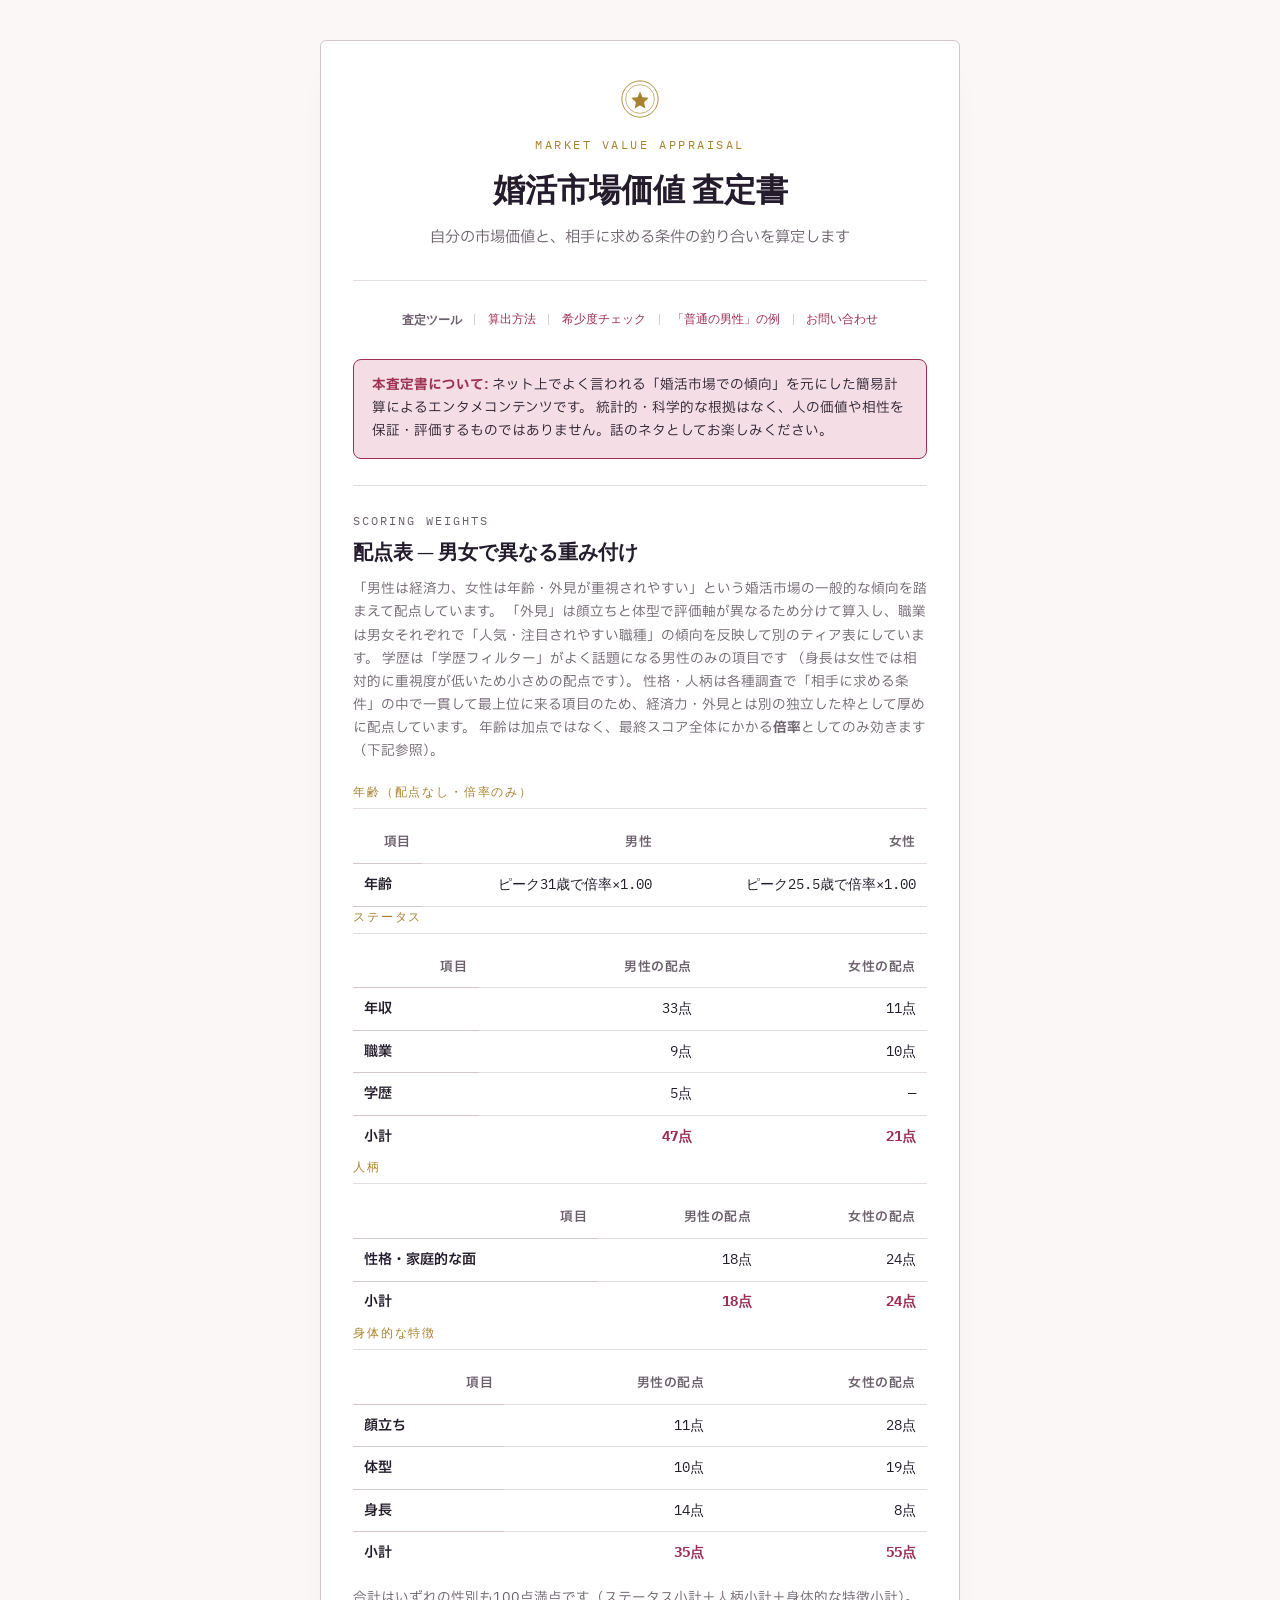
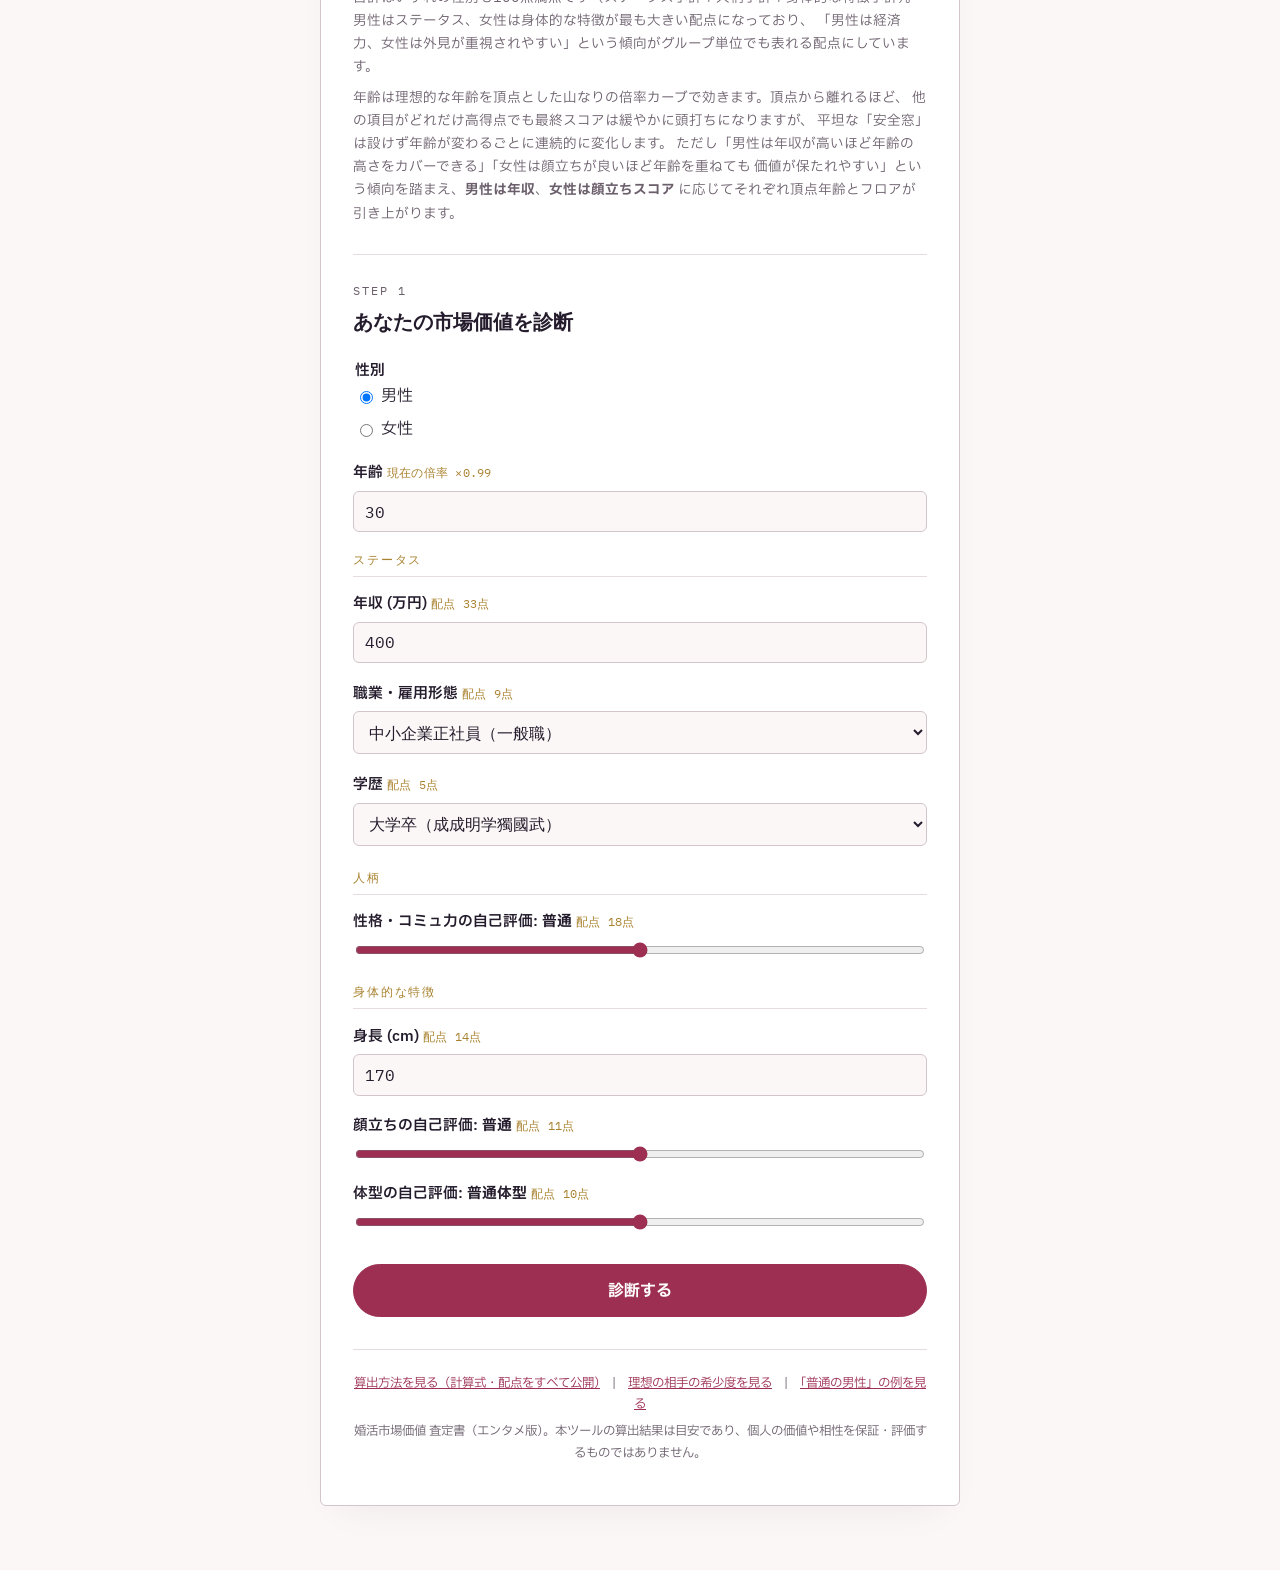
==== index.html @ 315ee6b6 "お問い合わせページを追加" ====
<!doctype html>
<html lang="ja">
<head>
<meta charset="utf-8">
<meta name="viewport" content="width=device-width, initial-scale=1">
<title>婚活市場価値 査定書</title>
<link rel="preconnect" href="https://fonts.googleapis.com">
<link rel="preconnect" href="https://fonts.gstatic.com" crossorigin>
<link href="https://fonts.googleapis.com/css2?family=Fraunces:ital,opsz,wght@0,9..144,400;0,9..144,600;0,9..144,700;1,9..144,500&family=IBM+Plex+Sans+JP:wght@400;500;700&family=IBM+Plex+Mono:wght@400;500&display=swap" rel="stylesheet">
<link rel="stylesheet" href="style.css">
</head>
<body>
<div class="sheet">

  <header class="masthead">
    <div class="seal-mark" aria-hidden="true">
      <svg viewBox="0 0 64 64" width="40" height="40">
        <circle cx="32" cy="32" r="29" fill="none" stroke="currentColor" stroke-width="1.4"/>
        <circle cx="32" cy="32" r="23" fill="none" stroke="currentColor" stroke-width="1"/>
        <path d="M32 20 L36 29 L46 30 L38.5 37 L40.5 47 L32 42 L23.5 47 L25.5 37 L18 30 L28 29 Z" fill="currentColor"/>
      </svg>
    </div>
    <p class="masthead-eyebrow">MARKET VALUE APPRAISAL</p>
    <h1>婚活市場価値 査定書</h1>
    <p class="subtitle">自分の市場価値と、相手に求める条件の釣り合いを算定します</p>
  </header>

  <nav class="site-nav">
    <span class="current">査定ツール</span>
    <span class="sep">|</span>
    <a href="method.html">算出方法</a>
    <span class="sep">|</span>
    <a href="rarity.html">希少度チェック</a>
    <span class="sep">|</span>
    <a href="example-normal-man.html">「普通の男性」の例</a>
    <span class="sep">|</span>
    <a href="contact.html">お問い合わせ</a>
  </nav>

  <section class="disclaimer">
    <strong>本査定書について:</strong>
    ネット上でよく言われる「婚活市場での傾向」を元にした簡易計算によるエンタメコンテンツです。
    統計的・科学的な根拠はなく、人の価値や相性を保証・評価するものではありません。話のネタとしてお楽しみください。
  </section>

  <!-- 配点表: 男女で異なる重み付け -->
  <section class="card">
    <p class="eyebrow">SCORING WEIGHTS</p>
    <h2>配点表 — 男女で異なる重み付け</h2>
    <p class="hint">
      「男性は経済力、女性は年齢・外見が重視されやすい」という婚活市場の一般的な傾向を踏まえて配点しています。
      「外見」は顔立ちと体型で評価軸が異なるため分けて算入し、職業は男女それぞれで「人気・注目されやすい職種」の傾向を反映して別のティア表にしています。
      学歴は「学歴フィルター」がよく話題になる男性のみの項目です
      （身長は女性では相対的に重視度が低いため小さめの配点です）。
      性格・人柄は各種調査で「相手に求める条件」の中で一貫して最上位に来る項目のため、経済力・外見とは別の独立した枠として厚めに配点しています。
      年齢は加点ではなく、最終スコア全体にかかる<strong>倍率</strong>としてのみ効きます（下記参照）。
    </p>
    <p class="field-group-label" style="margin-top:1.2rem;">年齢（配点なし・倍率のみ）</p>
    <div class="weight-table-wrap">
      <table class="weight-table">
        <thead>
          <tr>
            <th scope="col">項目</th>
            <th scope="col">男性</th>
            <th scope="col">女性</th>
          </tr>
        </thead>
        <tbody>
          <tr><th scope="row">年齢</th><td>ピーク31歳で倍率×1.00</td><td>ピーク25.5歳で倍率×1.00</td></tr>
        </tbody>
      </table>
    </div>

    <p class="field-group-label">ステータス</p>
    <div class="weight-table-wrap">
      <table class="weight-table">
        <thead>
          <tr>
            <th scope="col">項目</th>
            <th scope="col">男性の配点</th>
            <th scope="col">女性の配点</th>
          </tr>
        </thead>
        <tbody>
          <tr><th scope="row">年収</th><td>33点</td><td>11点</td></tr>
          <tr><th scope="row">職業</th><td>9点</td><td>10点</td></tr>
          <tr><th scope="row">学歴</th><td>5点</td><td>—</td></tr>
        </tbody>
        <tfoot>
          <tr><th scope="row">小計</th><td>47点</td><td>21点</td></tr>
        </tfoot>
      </table>
    </div>

    <p class="field-group-label">人柄</p>
    <div class="weight-table-wrap">
      <table class="weight-table">
        <thead>
          <tr>
            <th scope="col">項目</th>
            <th scope="col">男性の配点</th>
            <th scope="col">女性の配点</th>
          </tr>
        </thead>
        <tbody>
          <tr><th scope="row">性格・家庭的な面</th><td>18点</td><td>24点</td></tr>
        </tbody>
        <tfoot>
          <tr><th scope="row">小計</th><td>18点</td><td>24点</td></tr>
        </tfoot>
      </table>
    </div>

    <p class="field-group-label">身体的な特徴</p>
    <div class="weight-table-wrap">
      <table class="weight-table">
        <thead>
          <tr>
            <th scope="col">項目</th>
            <th scope="col">男性の配点</th>
            <th scope="col">女性の配点</th>
          </tr>
        </thead>
        <tbody>
          <tr><th scope="row">顔立ち</th><td>11点</td><td>28点</td></tr>
          <tr><th scope="row">体型</th><td>10点</td><td>19点</td></tr>
          <tr><th scope="row">身長</th><td>14点</td><td>8点</td></tr>
        </tbody>
        <tfoot>
          <tr><th scope="row">小計</th><td>35点</td><td>55点</td></tr>
        </tfoot>
      </table>
    </div>
    <p class="hint" style="margin-top:0.8rem;">
      合計はいずれの性別も100点満点です（ステータス小計＋人柄小計＋身体的な特徴小計）。
      男性はステータス、女性は身体的な特徴が最も大きい配点になっており、
      「男性は経済力、女性は外見が重視されやすい」という傾向がグループ単位でも表れる配点にしています。
    </p>
    <p class="hint">
      年齢は理想的な年齢を頂点とした山なりの倍率カーブで効きます。頂点から離れるほど、
      他の項目がどれだけ高得点でも最終スコアは緩やかに頭打ちになりますが、
      平坦な「安全窓」は設けず年齢が変わるごとに連続的に変化します。
      ただし「男性は年収が高いほど年齢の高さをカバーできる」「女性は顔立ちが良いほど年齢を重ねても
      価値が保たれやすい」という傾向を踏まえ、<strong>男性は年収</strong>、<strong>女性は顔立ちスコア</strong>
      に応じてそれぞれ頂点年齢とフロアが引き上がります。
    </p>
  </section>

  <!-- STEP 1: 自分の市場価値診断 -->
  <section class="card">
    <p class="eyebrow">STEP 1</p>
    <h2>あなたの市場価値を診断</h2>
    <form id="self-form">
      <fieldset class="field">
        <legend>性別</legend>
        <label><input type="radio" name="self-gender" value="male" checked> 男性</label>
        <label><input type="radio" name="self-gender" value="female"> 女性</label>
      </fieldset>

      <label class="field">
        <span>年齢 <span class="field-weight" id="self-age-weight"></span></span>
        <input type="number" id="self-age" min="18" max="90" value="30" required>
      </label>

      <div class="field-group">
        <p class="field-group-label">ステータス</p>

        <label class="field">
          <span>年収 (万円) <span class="field-weight" id="self-income-weight"></span></span>
          <input type="number" id="self-income" min="0" max="100000" step="10" value="400" required>
        </label>

        <label class="field" id="self-job-row">
          <span>職業・雇用形態 <span class="field-weight" id="self-job-weight"></span></span>
          <select id="self-job">
            <option value="student">学生・無職・その他</option>
            <option value="nonregular">契約・派遣・非正規</option>
            <option value="freelance">自営業・フリーランス</option>
            <option value="sme" selected>中小企業正社員（一般職）</option>
            <option value="corporate">大手・中堅企業（総合職）</option>
            <option value="public">公務員・教員</option>
            <option value="specialist">医師・士業（弁護士・会計士等）</option>
          </select>
        </label>

        <label class="field" id="self-education-row">
          <span>学歴 <span class="field-weight" id="self-education-weight"></span></span>
          <select id="self-education">
            <option value="middle">中卒・高校中退</option>
            <option value="highschool">高校卒</option>
            <option value="vocational">専門学校・短大卒</option>
            <option value="university_low">大学卒（日東駒専未満）</option>
            <option value="university_nittokomasen">大学卒（日東駒専）</option>
            <option value="university_seimarch" selected>大学卒（成成明学獨國武）</option>
            <option value="university_march">大学卒（MARCH・関関同立）</option>
            <option value="university_top">大学卒（早慶・旧帝大等の最難関）・大学院卒</option>
          </select>
        </label>
      </div>

      <div class="field-group">
        <p class="field-group-label">人柄</p>

        <label class="field">
          <span>性格・コミュ力の自己評価: <b id="self-personality-value"></b> <span class="field-weight" id="self-personality-weight"></span></span>
          <input type="range" id="self-personality" min="1" max="5" value="3">
        </label>
      </div>

      <div class="field-group">
        <p class="field-group-label">身体的な特徴</p>

        <label class="field">
          <span>身長 (cm) <span class="field-weight" id="self-height-weight"></span></span>
          <input type="number" id="self-height" min="130" max="220" value="170" required>
        </label>

        <label class="field">
          <span>顔立ちの自己評価: <b id="self-appearance-value"></b> <span class="field-weight" id="self-appearance-weight"></span></span>
          <input type="range" id="self-appearance" min="1" max="5" value="3">
        </label>

        <label class="field">
          <span>体型の自己評価: <b id="self-body-value"></b> <span class="field-weight" id="self-body-weight"></span></span>
          <input type="range" id="self-body" min="1" max="5" value="3">
        </label>
      </div>

      <button type="submit" class="btn-primary">診断する</button>
    </form>
  </section>

  <section class="card result-card" id="self-result" hidden>
    <p class="eyebrow">RESULT</p>
    <h2>あなたの市場価値スコア</h2>
    <div class="score-headline">
      <div class="score-figure">
        <span class="score-number" id="self-score-value">-</span>
        <span class="score-suffix">/ 100点</span>
      </div>
      <div class="rank-seal">
        <span class="rank-badge" id="self-rank-label">-</span>
        <span class="rank-seal-label">RANK</span>
      </div>
    </div>
    <p class="rank-desc" id="self-rank-desc"></p>
    <p class="hensachi-note" id="self-hensachi-note"></p>
    <div class="breakdown" id="self-breakdown"></div>
    <p class="multiplier-note" id="self-multiplier-note"></p>
  </section>

  <!-- 自分のスコアに見合う相手条件の目安 -->
  <section class="card result-card" id="suggestion-result" hidden>
    <p class="eyebrow">APPRAISED MATCH</p>
    <h2>スコア（<span id="suggestion-score">-</span>点）に見合う相手条件の目安</h2>
    <p class="hint">同じくらいの「市場価値の釣り合い」になりやすい、一般的な相手条件の目安です。</p>
    <div id="suggestion-list"></div>
  </section>

  <!-- STEP 2: 相手に求める条件 -->
  <section class="card" id="partner-section" hidden>
    <p class="eyebrow">STEP 2</p>
    <h2>相手に求める条件を入力</h2>
    <p class="hint">例えば「年収5000万円以上を希望」なら、年収欄に5000と入力してください。</p>
    <form id="partner-form">
      <fieldset class="field">
        <legend>相手の性別</legend>
        <label><input type="radio" name="partner-gender" value="male"> 男性</label>
        <label><input type="radio" name="partner-gender" value="female" checked> 女性</label>
      </fieldset>

      <label class="field">
        <span>希望する年齢 <span class="field-weight" id="partner-age-weight"></span></span>
        <input type="number" id="partner-age" min="18" max="90" value="30" required>
      </label>

      <div class="field-group">
        <p class="field-group-label">ステータス</p>

        <label class="field">
          <span>希望する年収 (万円・最低ライン) <span class="field-weight" id="partner-income-weight"></span></span>
          <input type="number" id="partner-income" min="0" max="100000" step="10" value="400" required>
        </label>

        <label class="field" id="partner-job-row">
          <span>希望する職業・雇用形態 <span class="field-weight" id="partner-job-weight"></span></span>
          <select id="partner-job">
            <option value="student">学生・無職・その他</option>
            <option value="nonregular">契約・派遣・非正規（事務・販売等）</option>
            <option value="sme" selected>中小企業正社員（一般事務等）</option>
            <option value="corporate">大手企業総合職・公務員・教員</option>
            <option value="specialist">看護師・薬剤師などの専門職</option>
            <option value="glamour">客室乗務員（CA）・アナウンサー・医師/士業</option>
          </select>
        </label>

        <label class="field" id="partner-education-row">
          <span>希望する学歴 <span class="field-weight" id="partner-education-weight"></span></span>
          <select id="partner-education">
            <option value="middle">中卒・高校中退</option>
            <option value="highschool">高校卒</option>
            <option value="vocational">専門学校・短大卒</option>
            <option value="university_low">大学卒（日東駒専未満）</option>
            <option value="university_nittokomasen">大学卒（日東駒専）</option>
            <option value="university_seimarch" selected>大学卒（成成明学獨國武）</option>
            <option value="university_march">大学卒（MARCH・関関同立）</option>
            <option value="university_top">大学卒（早慶・旧帝大等の最難関）・大学院卒</option>
          </select>
        </label>
      </div>

      <div class="field-group">
        <p class="field-group-label">人柄</p>

        <label class="field">
          <span>希望する性格レベル: <b id="partner-personality-value"></b> <span class="field-weight" id="partner-personality-weight"></span></span>
          <input type="range" id="partner-personality" min="1" max="5" value="3">
        </label>
      </div>

      <div class="field-group">
        <p class="field-group-label">身体的な特徴</p>

        <label class="field">
          <span>希望する身長 (cm) <span class="field-weight" id="partner-height-weight"></span></span>
          <input type="number" id="partner-height" min="130" max="220" value="170" required>
        </label>

        <label class="field">
          <span>希望する顔立ちレベル: <b id="partner-appearance-value"></b> <span class="field-weight" id="partner-appearance-weight"></span></span>
          <input type="range" id="partner-appearance" min="1" max="5" value="3">
        </label>

        <label class="field">
          <span>希望する体型レベル: <b id="partner-body-value"></b> <span class="field-weight" id="partner-body-weight"></span></span>
          <input type="range" id="partner-body" min="1" max="5" value="3">
        </label>
      </div>

      <button type="submit" class="btn-primary">釣り合いをチェック</button>
    </form>
  </section>

  <section class="card result-card" id="partner-result" hidden>
    <p class="eyebrow">RESULT</p>
    <h2>求める条件のスコア</h2>
    <div class="score-headline">
      <div class="score-figure">
        <span class="score-number" id="partner-score-value">-</span>
        <span class="score-suffix">/ 100点</span>
      </div>
      <div class="rank-seal">
        <span class="rank-badge" id="partner-rank-label">-</span>
        <span class="rank-seal-label">RANK</span>
      </div>
    </div>
    <p class="rank-desc" id="partner-rank-desc"></p>
    <p class="hensachi-note" id="partner-hensachi-note"></p>
    <div class="breakdown" id="partner-breakdown"></div>
    <p class="multiplier-note" id="partner-multiplier-note"></p>

    <div class="verdict" id="verdict-box"></div>
  </section>

  <footer class="page-footer">
    <p><a href="method.html">算出方法を見る（計算式・配点をすべて公開）</a>　|　<a href="rarity.html">理想の相手の希少度を見る</a>　|　<a href="example-normal-man.html">「普通の男性」の例を見る</a></p>
    <p>婚活市場価値 査定書（エンタメ版）。本ツールの算出結果は目安であり、個人の価値や相性を保証・評価するものではありません。</p>
  </footer>

</div>
<script src="app.js"></script>
</body>
</html>
---- style.css ----
:root {
  --paper: #fbf7f6;
  --surface: #ffffff;
  --ink: #241c2c;
  --ink-muted: #6b5f6c;
  --rule: #e4dce1;
  --rule-strong: #d3c5cc;
  --accent: #9c2f52;
  --accent-soft: #f4dde4;
  --gold: #a9822f;
  --gold-soft: #f1e6cc;
  --good: #2e7d4f;
  --good-bg: #e5f2e9;
  --warn: #b8791f;
  --warn-bg: #f8ecd8;
  --bad: #b23a3a;
  --bad-bg: #f8e3e1;
  --shadow: rgba(36, 28, 44, 0.07);
}

@media (prefers-color-scheme: dark) {
  :root:not([data-theme="light"]) {
    --paper: #17121a;
    --surface: #211a24;
    --ink: #f1e7ec;
    --ink-muted: #b6a6b4;
    --rule: #3a2e39;
    --rule-strong: #4a3c48;
    --accent: #e58fb0;
    --accent-soft: #3a2430;
    --gold: #d9b66b;
    --gold-soft: #362c1f;
    --good: #6bc78f;
    --good-bg: #1c2f22;
    --warn: #dcb15c;
    --warn-bg: #332a17;
    --bad: #e08080;
    --bad-bg: #362021;
    --shadow: rgba(0, 0, 0, 0.35);
  }
}

:root[data-theme="dark"] {
  --paper: #17121a;
  --surface: #211a24;
  --ink: #f1e7ec;
  --ink-muted: #b6a6b4;
  --rule: #3a2e39;
  --rule-strong: #4a3c48;
  --accent: #e58fb0;
  --accent-soft: #3a2430;
  --gold: #d9b66b;
  --gold-soft: #362c1f;
  --good: #6bc78f;
  --good-bg: #1c2f22;
  --warn: #dcb15c;
  --warn-bg: #332a17;
  --bad: #e08080;
  --bad-bg: #362021;
  --shadow: rgba(0, 0, 0, 0.35);
}

* {
  box-sizing: border-box;
}

body {
  margin: 0;
  padding: 2.5rem 1rem 4rem;
  background: var(--paper);
  color: var(--ink);
  font-family: "IBM Plex Sans JP", "Hiragino Sans", "Yu Gothic", system-ui, sans-serif;
  line-height: 1.7;
}

.sheet {
  max-width: 640px;
  margin: 0 auto;
  border: 1px solid var(--rule-strong);
  border-radius: 6px;
  padding: 2.4rem 2rem 2.6rem;
  background: var(--surface);
  box-shadow: 0 18px 40px -20px var(--shadow);
}

@media (max-width: 560px) {
  .sheet {
    padding: 1.8rem 1.1rem 2rem;
  }
}

/* ---------------------------- Masthead ---------------------------- */

.masthead {
  text-align: center;
  padding-bottom: 1.8rem;
  margin-bottom: 1.8rem;
  border-bottom: 1px solid var(--rule);
}

.seal-mark {
  color: var(--gold);
  margin-bottom: 0.4rem;
}

.masthead-eyebrow {
  margin: 0 0 0.5rem;
  font-family: "IBM Plex Mono", monospace;
  font-size: 0.72rem;
  letter-spacing: 0.22em;
  color: var(--gold);
  text-transform: uppercase;
}

.masthead h1 {
  margin: 0 0 0.5rem;
  font-family: "Fraunces", Georgia, serif;
  font-weight: 600;
  font-size: 2rem;
  text-wrap: balance;
  color: var(--ink);
}

.subtitle {
  margin: 0;
  color: var(--ink-muted);
  font-size: 0.95rem;
}

.site-nav {
  display: flex;
  justify-content: center;
  align-items: center;
  gap: 0.6rem;
  flex-wrap: wrap;
  margin: 0 0 1.8rem;
  font-family: "IBM Plex Mono", monospace;
  font-size: 0.76rem;
}

.site-nav a {
  color: var(--accent);
  text-decoration: none;
}

.site-nav a:hover {
  text-decoration: underline;
}

.site-nav .current {
  color: var(--ink-muted);
  font-weight: 600;
}

.site-nav .sep {
  color: var(--rule-strong);
}

/* --------------------------- Disclaimer ---------------------------- */

.disclaimer {
  background: var(--accent-soft);
  border: 1px solid var(--accent);
  border-radius: 8px;
  padding: 0.9rem 1.1rem;
  font-size: 0.85rem;
  color: var(--ink);
  margin-bottom: 1.6rem;
}

.disclaimer strong {
  color: var(--accent);
}

/* ------------------------------ Cards ------------------------------ */

.card {
  border-top: 1px solid var(--rule);
  padding-top: 1.6rem;
  margin-bottom: 1.8rem;
}

.eyebrow {
  margin: 0 0 0.3rem;
  font-family: "IBM Plex Mono", monospace;
  font-size: 0.72rem;
  letter-spacing: 0.18em;
  color: var(--ink-muted);
  text-transform: uppercase;
}

.card h2 {
  margin: 0 0 1.1rem;
  font-family: "Fraunces", Georgia, serif;
  font-weight: 600;
  font-size: 1.28rem;
  color: var(--ink);
  text-wrap: balance;
}

.hint {
  font-size: 0.85rem;
  color: var(--ink-muted);
  margin-top: -0.6rem;
  margin-bottom: 1.1rem;
}

.field-weight {
  font-family: "IBM Plex Mono", monospace;
  font-weight: 400;
  font-size: 0.72rem;
  letter-spacing: 0.02em;
  color: var(--gold);
}

.formula-box {
  background: var(--paper);
  border: 1px solid var(--rule-strong);
  border-radius: 8px;
  padding: 0.85rem 1rem;
  font-family: "IBM Plex Mono", monospace;
  font-size: 0.82rem;
  line-height: 1.65;
  white-space: pre-wrap;
  overflow-x: auto;
  color: var(--ink);
  margin: 0.8rem 0;
}

.weight-table-wrap {
  overflow-x: auto;
}

.weight-table {
  width: 100%;
  border-collapse: collapse;
  font-size: 0.88rem;
}

.weight-table th,
.weight-table td {
  padding: 0.55rem 0.7rem;
  border-bottom: 1px solid var(--rule);
  text-align: right;
  font-variant-numeric: tabular-nums;
  font-family: "IBM Plex Mono", monospace;
}

.weight-table thead th {
  color: var(--ink-muted);
  font-family: "IBM Plex Sans JP", sans-serif;
  font-weight: 600;
  font-size: 0.8rem;
  text-transform: uppercase;
  letter-spacing: 0.04em;
}

.weight-table th[scope="row"] {
  text-align: left;
  font-family: "IBM Plex Sans JP", sans-serif;
  font-weight: 600;
  color: var(--ink);
}

.weight-table thead th:first-child,
.weight-table tbody th,
.weight-table tfoot th {
  border-bottom-color: var(--rule-strong);
}

.weight-table tfoot th,
.weight-table tfoot td {
  border-bottom: none;
  border-top: 1px solid var(--rule-strong);
  color: var(--accent);
  font-weight: 700;
}

/* --------------------------- Field groups ---------------------------- */

.field-group {
  margin-bottom: 1.4rem;
}

.field-group-label {
  margin: 0 0 0.9rem;
  font-family: "IBM Plex Mono", monospace;
  font-size: 0.72rem;
  letter-spacing: 0.16em;
  color: var(--gold);
  text-transform: uppercase;
  padding-bottom: 0.4rem;
  border-bottom: 1px solid var(--rule);
}

/* ------------------------------ Fields ------------------------------ */

.field {
  display: flex;
  flex-direction: column;
  gap: 0.35rem;
  margin-bottom: 1.1rem;
  border: none;
  padding: 0;
}

.field[hidden] {
  display: none;
}

.checkbox-field {
  flex-direction: row;
  align-items: center;
  margin-bottom: 0.5rem;
}

.checkbox-field span {
  display: inline-flex;
  align-items: center;
  gap: 0.5rem;
  font-weight: 600;
  font-size: 0.92rem;
}

.checkbox-field input[type="checkbox"] {
  width: 1.1rem;
  height: 1.1rem;
  accent-color: var(--accent);
}

.range-row {
  flex-direction: row;
  gap: 1rem;
  margin-top: -0.4rem;
}

.range-row label {
  flex: 1;
  display: flex;
  flex-direction: column;
  gap: 0.3rem;
  font-weight: 600;
  font-size: 0.85rem;
  color: var(--ink-muted);
}

.field legend {
  padding: 0;
  font-weight: 600;
  font-size: 0.92rem;
}

.field label {
  display: inline-flex;
  align-items: center;
  gap: 0.3rem;
  margin-right: 1.2rem;
  font-weight: normal;
}

.field > span {
  font-weight: 600;
  font-size: 0.92rem;
}

input[type="number"],
select {
  padding: 0.6rem 0.7rem;
  border: 1px solid var(--rule-strong);
  border-radius: 6px;
  font-size: 1rem;
  background: var(--paper);
  color: var(--ink);
  font-family: "IBM Plex Mono", monospace;
}

input[type="text"],
input[type="email"],
textarea {
  width: 100%;
  padding: 0.6rem 0.7rem;
  border: 1px solid var(--rule-strong);
  border-radius: 6px;
  font-size: 1rem;
  background: var(--paper);
  color: var(--ink);
  font-family: "IBM Plex Sans JP", sans-serif;
}

textarea {
  resize: vertical;
  line-height: 1.6;
}

.field-required {
  margin-left: 0.4rem;
  color: var(--accent);
  font-size: 0.78rem;
  font-weight: 600;
}

.contact-sent {
  background: var(--good-bg);
  color: var(--good);
  border: 1px solid var(--good);
  border-radius: 8px;
  padding: 0.9rem 1.1rem;
  font-size: 0.9rem;
  font-weight: 600;
  margin-bottom: 1.2rem;
}

input[type="number"]:focus,
input[type="text"]:focus,
input[type="email"]:focus,
textarea:focus,
select:focus,
input[type="range"]:focus-visible,
button:focus-visible {
  outline: 2px solid var(--accent);
  outline-offset: 2px;
}

input[type="range"] {
  accent-color: var(--accent);
}

.btn-primary {
  width: 100%;
  padding: 0.85rem;
  border: 1px solid var(--accent);
  border-radius: 999px;
  background: var(--accent);
  color: var(--surface);
  font-family: "IBM Plex Sans JP", sans-serif;
  font-size: 1rem;
  font-weight: 700;
  cursor: pointer;
  margin-top: 0.6rem;
  transition: filter 0.15s ease;
}

.btn-primary:hover {
  filter: brightness(1.08);
}

@media (prefers-reduced-motion: reduce) {
  .btn-primary {
    transition: none;
  }
}

/* ----------------------------- Results ------------------------------ */

.result-card {
  background: linear-gradient(180deg, var(--gold-soft), transparent 40%);
  border-top-color: var(--gold);
  border-radius: 8px;
  padding: 1.6rem 1.4rem 1.4rem;
  margin-left: -0.2rem;
  margin-right: -0.2rem;
}

.score-headline {
  display: flex;
  align-items: center;
  justify-content: space-between;
  gap: 1rem;
  flex-wrap: wrap;
}

.score-figure {
  display: flex;
  align-items: baseline;
  gap: 0.4rem;
}

.score-number {
  font-family: "Fraunces", Georgia, serif;
  font-size: 3rem;
  font-weight: 700;
  color: var(--accent);
  line-height: 1;
}

.score-suffix {
  color: var(--ink-muted);
  font-size: 1rem;
  font-family: "IBM Plex Mono", monospace;
}

.rank-seal {
  display: flex;
  flex-direction: column;
  align-items: center;
  gap: 0.15rem;
}

.rank-badge {
  display: grid;
  place-items: center;
  width: 3.4rem;
  height: 3.4rem;
  border-radius: 50%;
  border: 2px solid var(--gold);
  box-shadow: inset 0 0 0 3px var(--paper), inset 0 0 0 4px var(--gold);
  color: var(--gold);
  font-family: "Fraunces", Georgia, serif;
  font-weight: 700;
  font-size: 1.15rem;
}

.rank-seal-label {
  font-family: "IBM Plex Mono", monospace;
  font-size: 0.62rem;
  letter-spacing: 0.2em;
  color: var(--ink-muted);
}

.rank-desc {
  color: var(--ink-muted);
  margin-top: 0.5rem;
  margin-bottom: 0;
}

.hensachi-note {
  margin-top: 0.3rem;
  margin-bottom: 0;
  color: var(--gold);
  font-family: "IBM Plex Mono", monospace;
  font-size: 0.8rem;
}

.breakdown {
  margin-top: 1.3rem;
  display: flex;
  flex-direction: column;
  gap: 1.1rem;
}

.breakdown-group {
  display: flex;
  flex-direction: column;
  gap: 0.75rem;
}

.breakdown-group-label {
  margin: 0;
  font-family: "IBM Plex Mono", monospace;
  font-size: 0.68rem;
  letter-spacing: 0.16em;
  color: var(--ink-muted);
  text-transform: uppercase;
}

.rarity-headline {
  display: flex;
  flex-direction: column;
  gap: 0.2rem;
}

.rarity-count {
  font-family: "Fraunces", Georgia, serif;
  font-size: 2.6rem;
  font-weight: 700;
  color: var(--accent);
  line-height: 1.1;
}

.rarity-sub {
  color: var(--ink-muted);
  font-size: 0.92rem;
}

.rarity-odds {
  margin: 0.5rem 0 0;
  font-family: "IBM Plex Mono", monospace;
  font-size: 0.85rem;
  color: var(--gold);
}

.multiplier-note {
  margin-top: 1rem;
  margin-bottom: 0;
  padding: 0.6rem 0.8rem;
  border-radius: 6px;
  background: var(--gold-soft);
  color: var(--ink);
  font-family: "IBM Plex Mono", monospace;
  font-size: 0.8rem;
  font-variant-numeric: tabular-nums;
}

.bar-row {
  display: flex;
  flex-direction: column;
  gap: 0.28rem;
}

.bar-label {
  display: flex;
  justify-content: space-between;
  font-size: 0.85rem;
  color: var(--ink-muted);
}

.bar-points {
  font-family: "IBM Plex Mono", monospace;
  font-variant-numeric: tabular-nums;
}

.bar-track {
  height: 7px;
  border-radius: 999px;
  background: var(--rule);
  overflow: hidden;
}

.bar-fill {
  height: 100%;
  background: var(--accent);
  border-radius: 999px;
}

/* --------------------------- Suggestions ----------------------------- */

.suggestion-list {
  list-style: none;
  margin: 0 0 0.9rem;
  padding: 0;
  display: flex;
  flex-direction: column;
  gap: 0.5rem;
}

.suggestion-list:last-child {
  margin-bottom: 0;
}

.suggestion-list li {
  display: flex;
  justify-content: space-between;
  align-items: baseline;
  gap: 1rem;
  padding: 0.65rem 0.85rem;
  background: var(--surface);
  border: 1px solid var(--rule);
  border-radius: 6px;
  font-size: 0.92rem;
}

.suggestion-label {
  color: var(--ink-muted);
  font-weight: 600;
}

.suggestion-value {
  font-family: "IBM Plex Mono", monospace;
  font-weight: 500;
  color: var(--accent);
  text-align: right;
}

/* ----------------------------- Verdict ------------------------------- */

.verdict {
  margin-top: 1.4rem;
  padding: 1rem 1.1rem;
  border-radius: 8px;
  font-size: 0.95rem;
}

.verdict-good {
  background: var(--good-bg);
  color: var(--good);
}

.verdict-warn {
  background: var(--warn-bg);
  color: var(--warn);
}

.verdict-bad {
  background: var(--bad-bg);
  color: var(--bad);
}

.verdict-diff {
  font-family: "IBM Plex Mono", monospace;
  font-weight: 700;
  margin-bottom: 0.35rem;
  font-variant-numeric: tabular-nums;
}

/* ------------------------------ Footer -------------------------------- */

.page-footer {
  text-align: center;
  color: var(--ink-muted);
  font-size: 0.78rem;
  margin-top: 2rem;
  padding-top: 1.4rem;
  border-top: 1px solid var(--rule);
}

.page-footer p {
  margin: 0;
}

.page-footer p + p {
  margin-top: 0.4rem;
}

a {
  color: var(--accent);
}
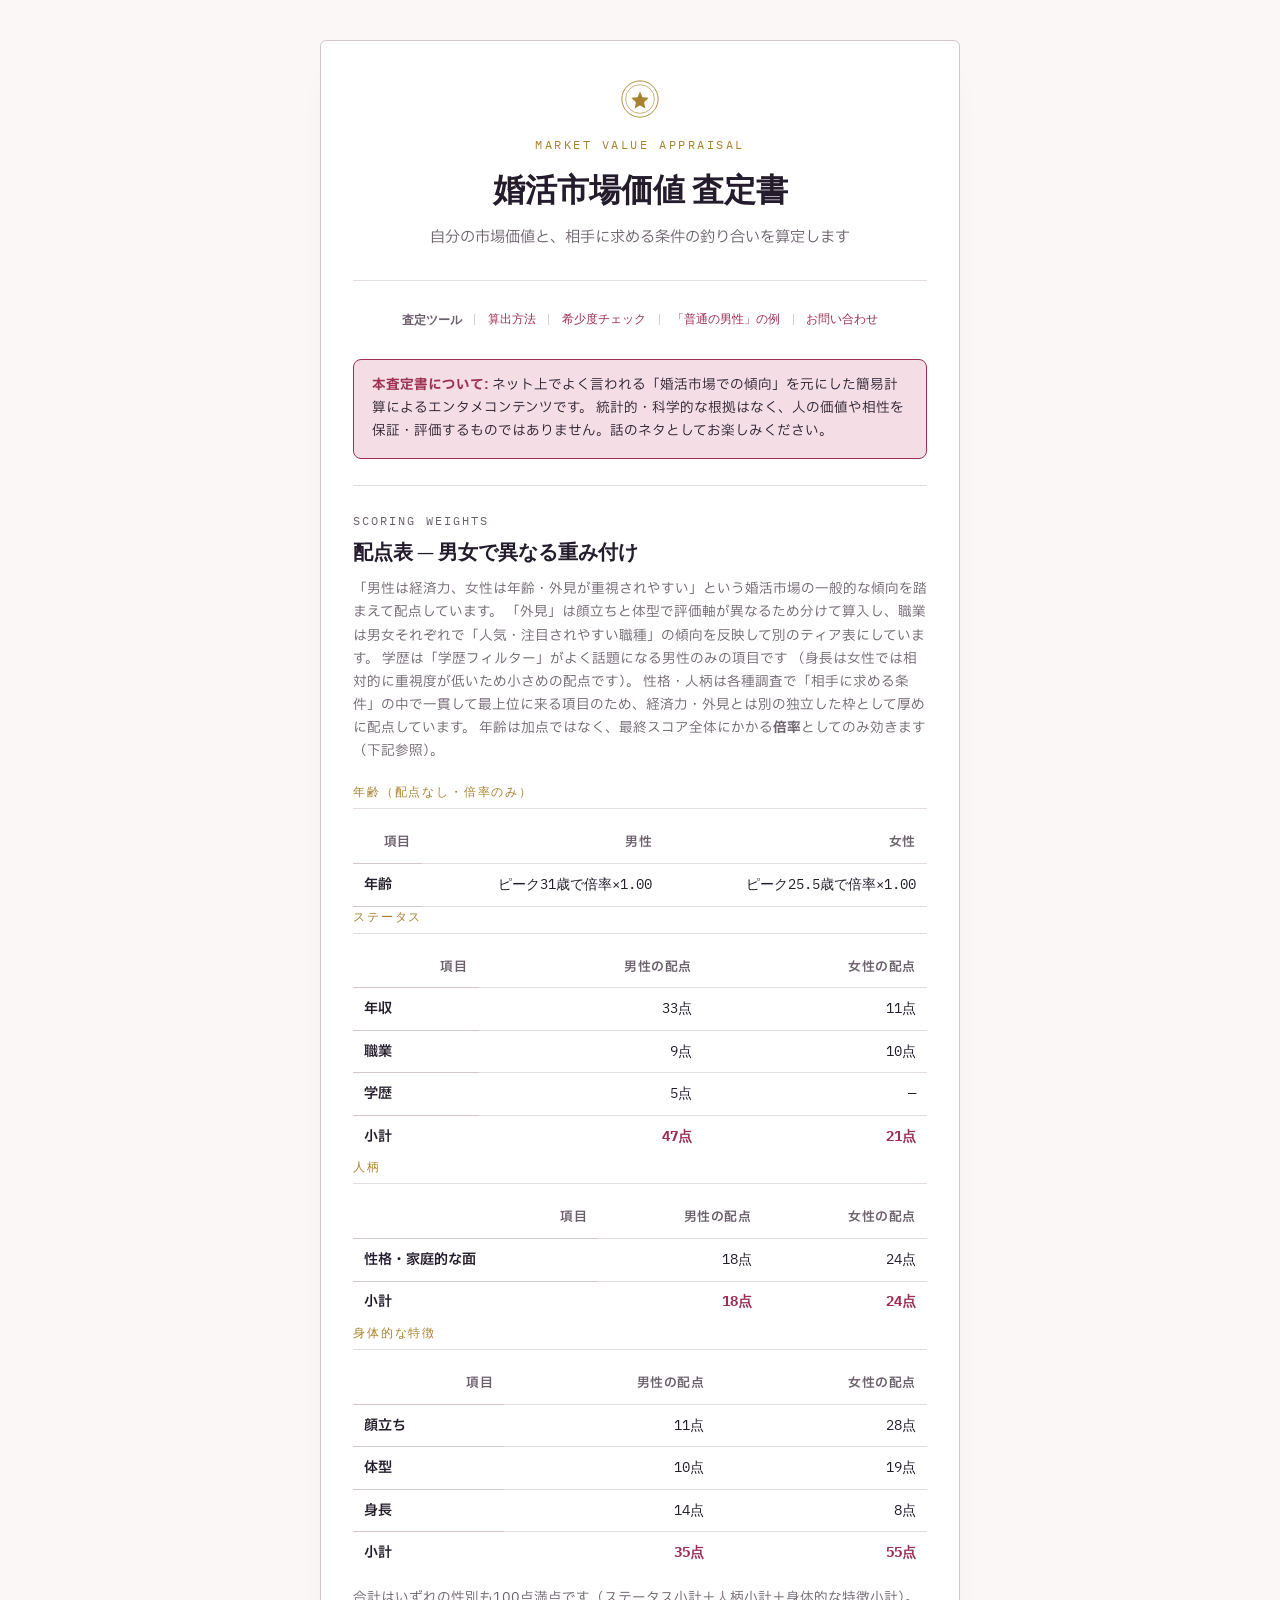
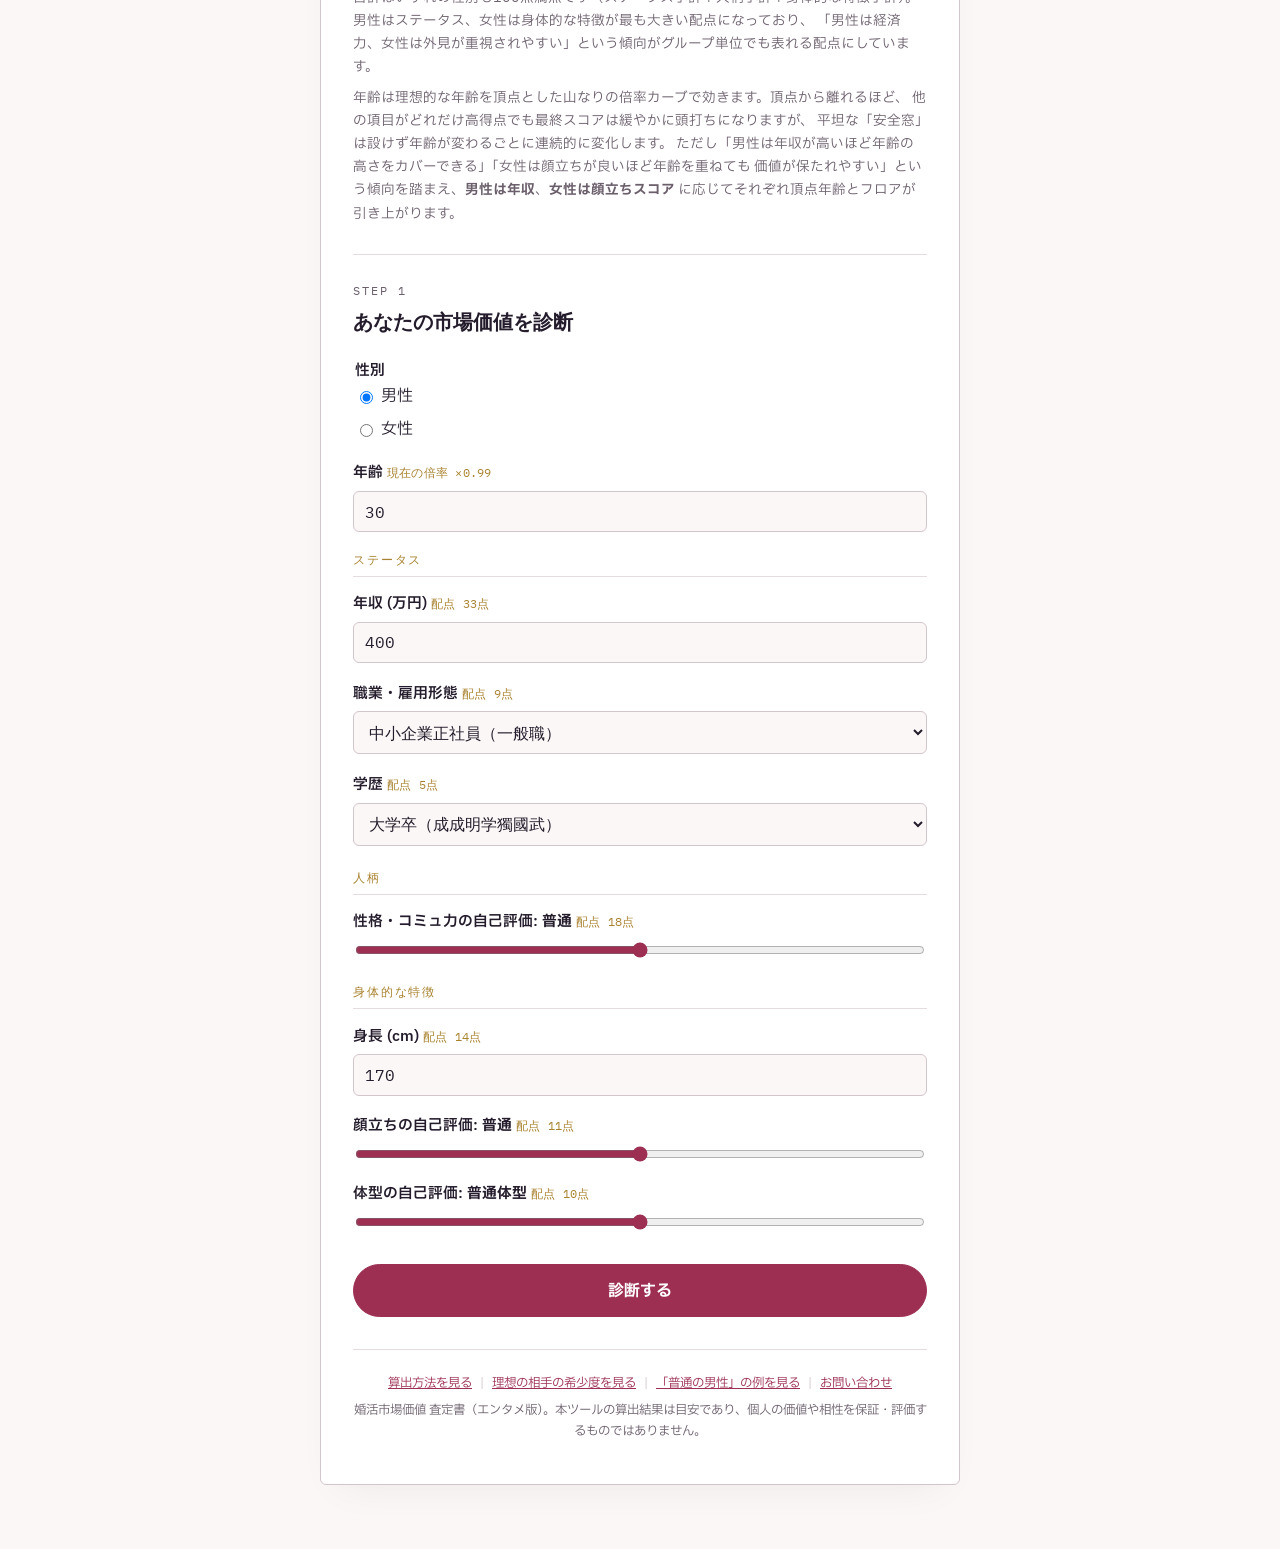
==== commit c50400ba: "フッターのリンクをナビと同じflexレイアウトに統一し、全ページ相互リンクを整理" ====
--- a/index.html
+++ b/index.html
@@ -363,7 +363,15 @@
   </section>
 
   <footer class="page-footer">
-    <p><a href="method.html">算出方法を見る（計算式・配点をすべて公開）</a>　|　<a href="rarity.html">理想の相手の希少度を見る</a>　|　<a href="example-normal-man.html">「普通の男性」の例を見る</a></p>
+    <p class="footer-links">
+      <a href="method.html">算出方法を見る</a>
+      <span class="sep">|</span>
+      <a href="rarity.html">理想の相手の希少度を見る</a>
+      <span class="sep">|</span>
+      <a href="example-normal-man.html">「普通の男性」の例を見る</a>
+      <span class="sep">|</span>
+      <a href="contact.html">お問い合わせ</a>
+    </p>
     <p>婚活市場価値 査定書（エンタメ版）。本ツールの算出結果は目安であり、個人の価値や相性を保証・評価するものではありません。</p>
   </footer>
 
--- a/style.css
+++ b/style.css
@@ -711,6 +711,18 @@
   margin-top: 0.4rem;
 }
 
+.footer-links {
+  display: flex;
+  justify-content: center;
+  align-items: center;
+  gap: 0.5rem;
+  flex-wrap: wrap;
+}
+
+.footer-links .sep {
+  color: var(--rule-strong);
+}
+
 a {
   color: var(--accent);
 }
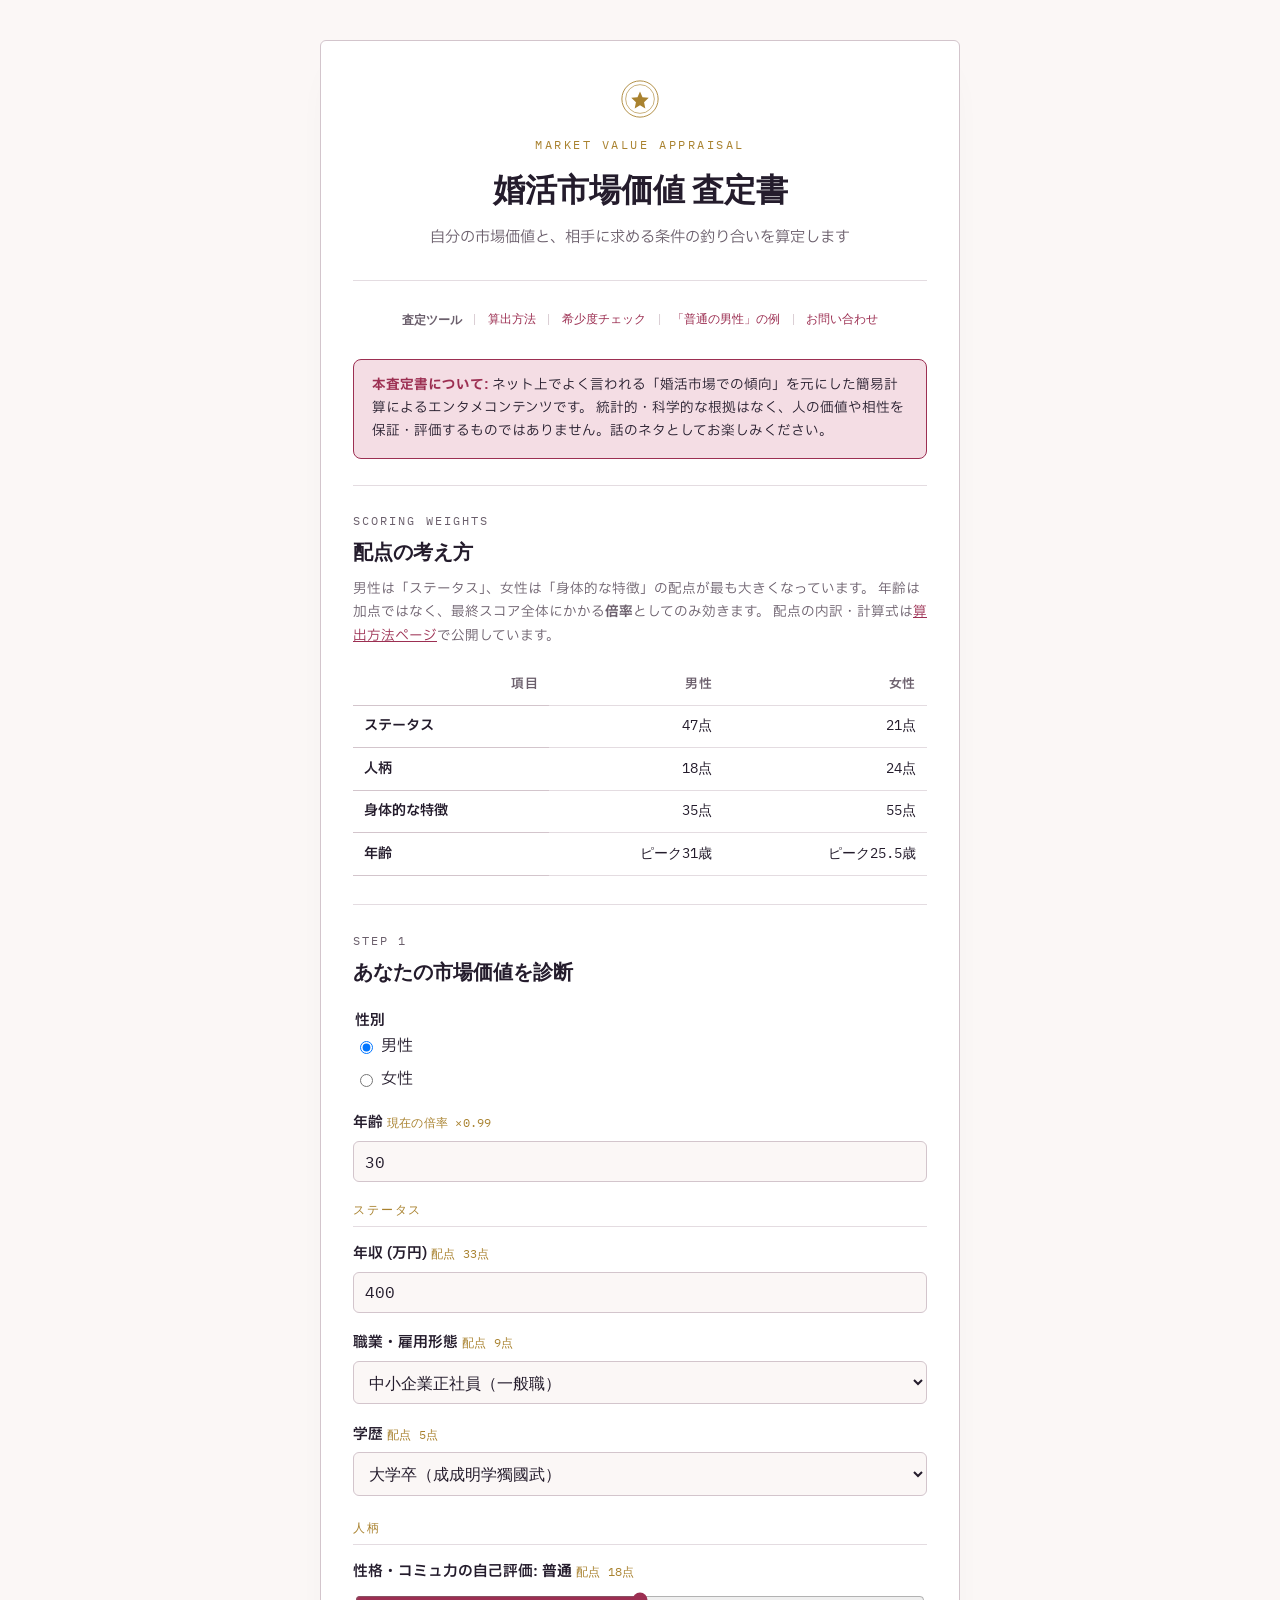
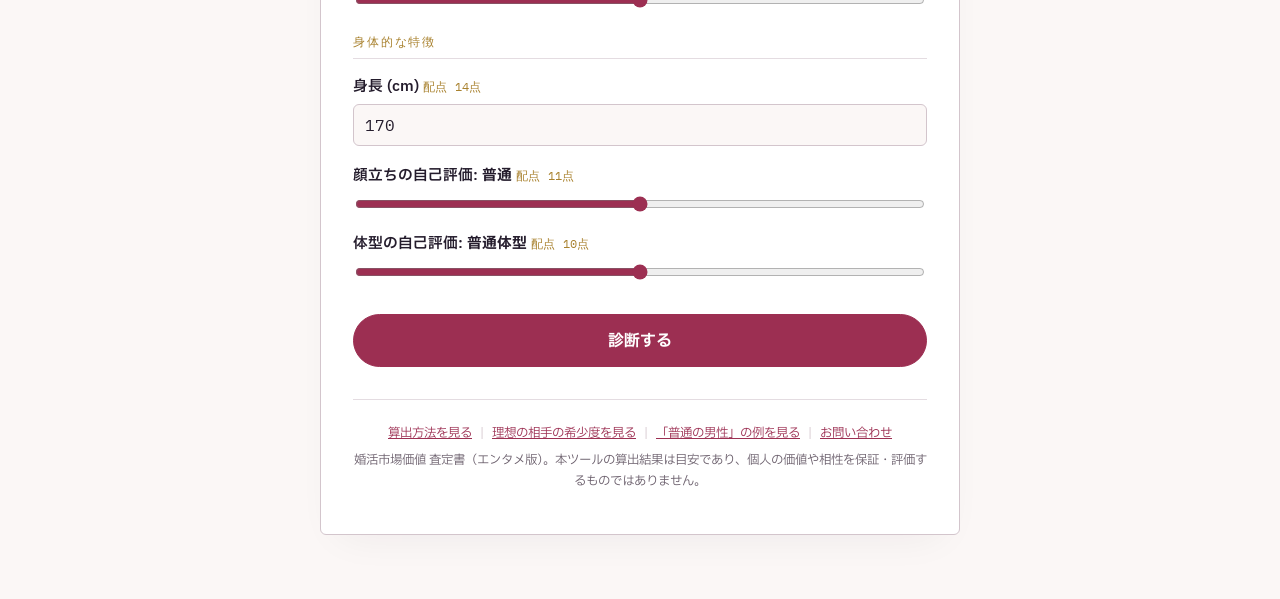
==== commit 538f0f85: "トップページの配点表をコンパクト化し、詳細説明は算出方法ページへ集約" ====
--- a/index.html
+++ b/index.html
@@ -43,19 +43,15 @@
     統計的・科学的な根拠はなく、人の価値や相性を保証・評価するものではありません。話のネタとしてお楽しみください。
   </section>
 
-  <!-- 配点表: 男女で異なる重み付け -->
+  <!-- 配点表: 男女で異なる重み付け（概要のみ。詳細は算出方法ページへ） -->
   <section class="card">
     <p class="eyebrow">SCORING WEIGHTS</p>
-    <h2>配点表 — 男女で異なる重み付け</h2>
+    <h2>配点の考え方</h2>
     <p class="hint">
-      「男性は経済力、女性は年齢・外見が重視されやすい」という婚活市場の一般的な傾向を踏まえて配点しています。
-      「外見」は顔立ちと体型で評価軸が異なるため分けて算入し、職業は男女それぞれで「人気・注目されやすい職種」の傾向を反映して別のティア表にしています。
-      学歴は「学歴フィルター」がよく話題になる男性のみの項目です
-      （身長は女性では相対的に重視度が低いため小さめの配点です）。
-      性格・人柄は各種調査で「相手に求める条件」の中で一貫して最上位に来る項目のため、経済力・外見とは別の独立した枠として厚めに配点しています。
-      年齢は加点ではなく、最終スコア全体にかかる<strong>倍率</strong>としてのみ効きます（下記参照）。
+      男性は「ステータス」、女性は「身体的な特徴」の配点が最も大きくなっています。
+      年齢は加点ではなく、最終スコア全体にかかる<strong>倍率</strong>としてのみ効きます。
+      配点の内訳・計算式は<a href="method.html">算出方法ページ</a>で公開しています。
     </p>
-    <p class="field-group-label" style="margin-top:1.2rem;">年齢（配点なし・倍率のみ）</p>
     <div class="weight-table-wrap">
       <table class="weight-table">
         <thead>
@@ -66,84 +62,13 @@
           </tr>
         </thead>
         <tbody>
-          <tr><th scope="row">年齢</th><td>ピーク31歳で倍率×1.00</td><td>ピーク25.5歳で倍率×1.00</td></tr>
+          <tr><th scope="row">ステータス</th><td>47点</td><td>21点</td></tr>
+          <tr><th scope="row">人柄</th><td>18点</td><td>24点</td></tr>
+          <tr><th scope="row">身体的な特徴</th><td>35点</td><td>55点</td></tr>
+          <tr><th scope="row">年齢</th><td>ピーク31歳</td><td>ピーク25.5歳</td></tr>
         </tbody>
       </table>
     </div>
-
-    <p class="field-group-label">ステータス</p>
-    <div class="weight-table-wrap">
-      <table class="weight-table">
-        <thead>
-          <tr>
-            <th scope="col">項目</th>
-            <th scope="col">男性の配点</th>
-            <th scope="col">女性の配点</th>
-          </tr>
-        </thead>
-        <tbody>
-          <tr><th scope="row">年収</th><td>33点</td><td>11点</td></tr>
-          <tr><th scope="row">職業</th><td>9点</td><td>10点</td></tr>
-          <tr><th scope="row">学歴</th><td>5点</td><td>—</td></tr>
-        </tbody>
-        <tfoot>
-          <tr><th scope="row">小計</th><td>47点</td><td>21点</td></tr>
-        </tfoot>
-      </table>
-    </div>
-
-    <p class="field-group-label">人柄</p>
-    <div class="weight-table-wrap">
-      <table class="weight-table">
-        <thead>
-          <tr>
-            <th scope="col">項目</th>
-            <th scope="col">男性の配点</th>
-            <th scope="col">女性の配点</th>
-          </tr>
-        </thead>
-        <tbody>
-          <tr><th scope="row">性格・家庭的な面</th><td>18点</td><td>24点</td></tr>
-        </tbody>
-        <tfoot>
-          <tr><th scope="row">小計</th><td>18点</td><td>24点</td></tr>
-        </tfoot>
-      </table>
-    </div>
-
-    <p class="field-group-label">身体的な特徴</p>
-    <div class="weight-table-wrap">
-      <table class="weight-table">
-        <thead>
-          <tr>
-            <th scope="col">項目</th>
-            <th scope="col">男性の配点</th>
-            <th scope="col">女性の配点</th>
-          </tr>
-        </thead>
-        <tbody>
-          <tr><th scope="row">顔立ち</th><td>11点</td><td>28点</td></tr>
-          <tr><th scope="row">体型</th><td>10点</td><td>19点</td></tr>
-          <tr><th scope="row">身長</th><td>14点</td><td>8点</td></tr>
-        </tbody>
-        <tfoot>
-          <tr><th scope="row">小計</th><td>35点</td><td>55点</td></tr>
-        </tfoot>
-      </table>
-    </div>
-    <p class="hint" style="margin-top:0.8rem;">
-      合計はいずれの性別も100点満点です（ステータス小計＋人柄小計＋身体的な特徴小計）。
-      男性はステータス、女性は身体的な特徴が最も大きい配点になっており、
-      「男性は経済力、女性は外見が重視されやすい」という傾向がグループ単位でも表れる配点にしています。
-    </p>
-    <p class="hint">
-      年齢は理想的な年齢を頂点とした山なりの倍率カーブで効きます。頂点から離れるほど、
-      他の項目がどれだけ高得点でも最終スコアは緩やかに頭打ちになりますが、
-      平坦な「安全窓」は設けず年齢が変わるごとに連続的に変化します。
-      ただし「男性は年収が高いほど年齢の高さをカバーできる」「女性は顔立ちが良いほど年齢を重ねても
-      価値が保たれやすい」という傾向を踏まえ、<strong>男性は年収</strong>、<strong>女性は顔立ちスコア</strong>
-      に応じてそれぞれ頂点年齢とフロアが引き上がります。
-    </p>
   </section>
 
   <!-- STEP 1: 自分の市場価値診断 -->
--- a/style.css
+++ b/style.css
@@ -260,6 +260,7 @@
   font-family: "IBM Plex Sans JP", sans-serif;
   font-weight: 600;
   color: var(--ink);
+  white-space: nowrap;
 }
 
 .weight-table thead th:first-child,
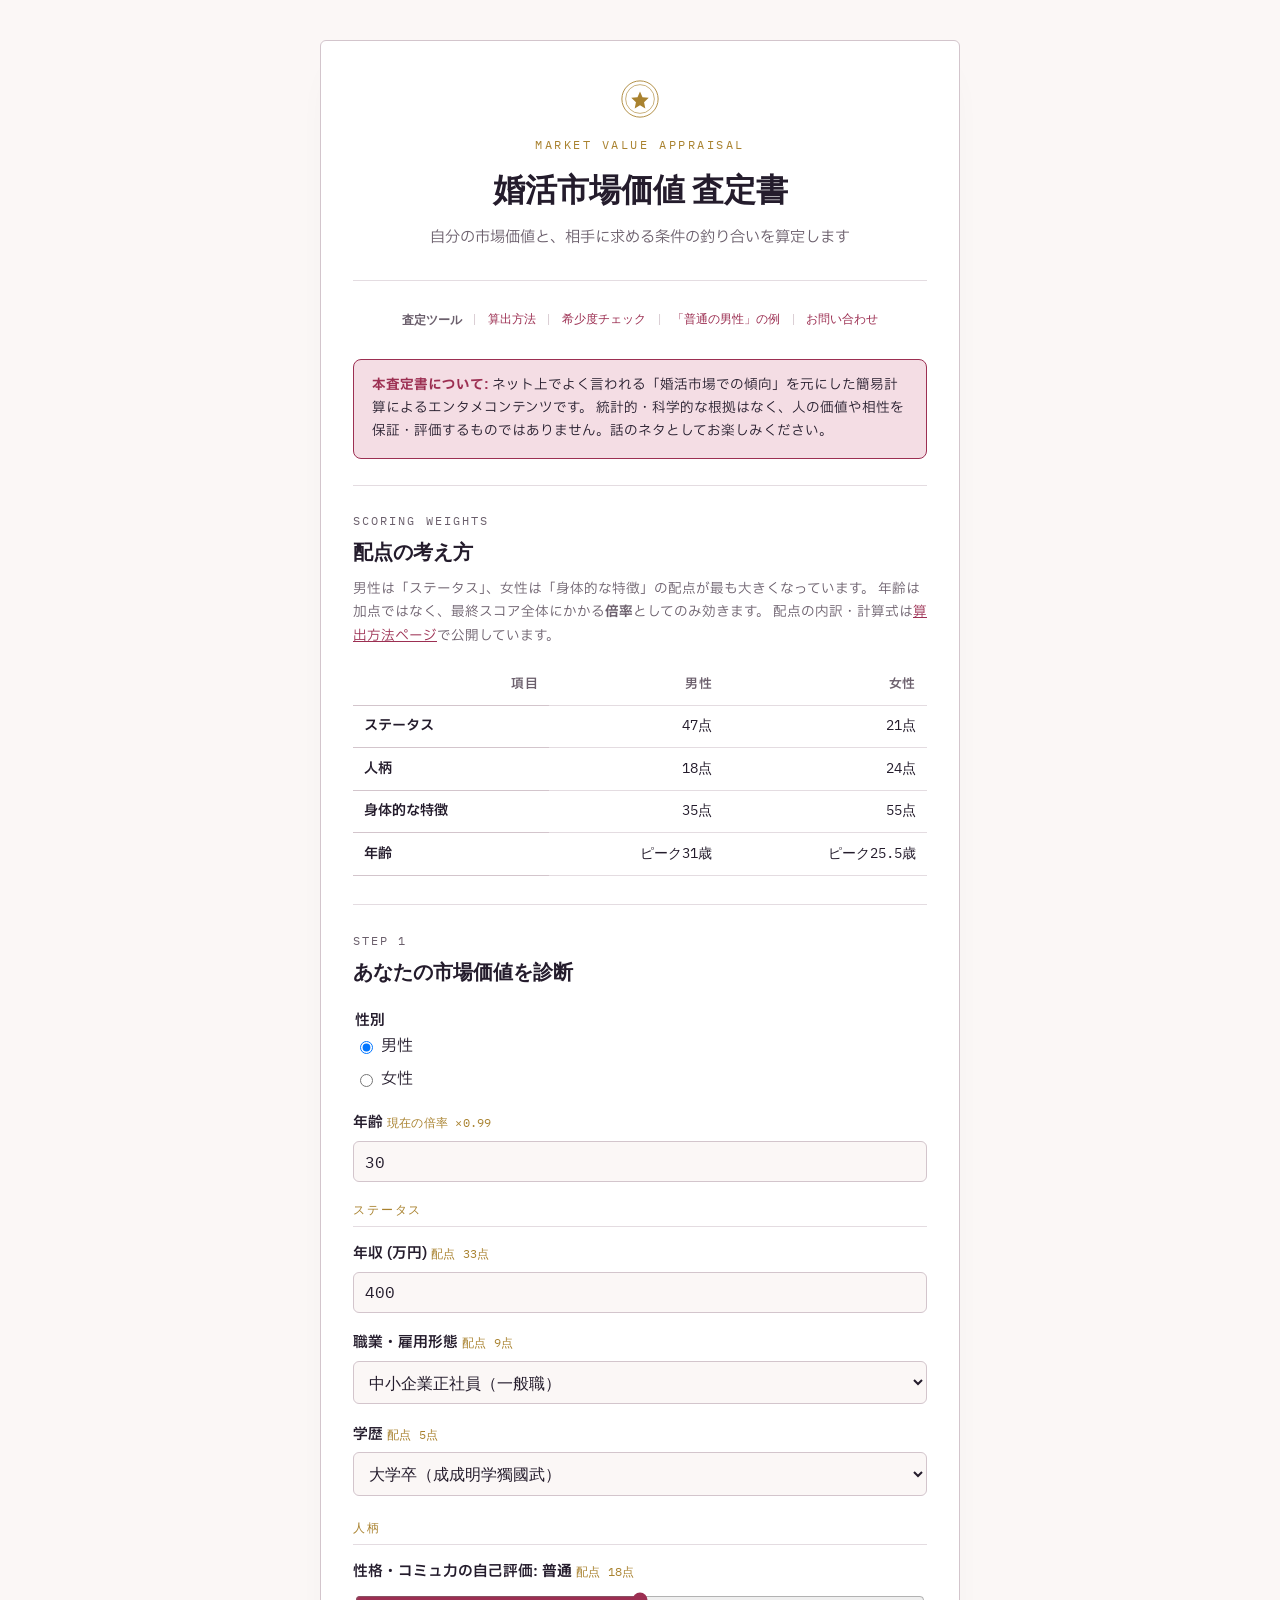
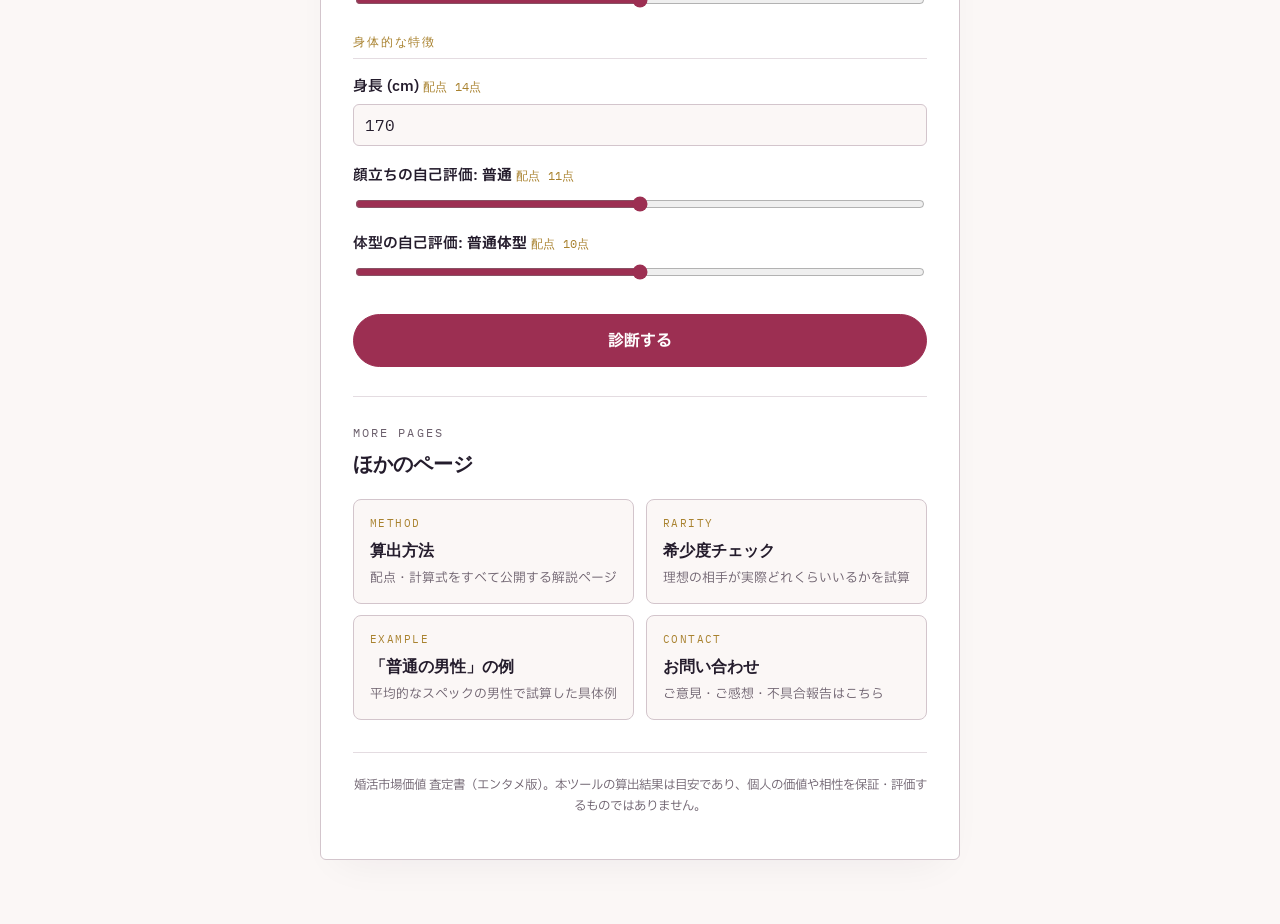
==== commit 9d8d3e93: "ページ末尾のテキストリンクをカード型のリンク一覧に変更" ====
--- a/index.html
+++ b/index.html
@@ -287,16 +287,34 @@
     <div class="verdict" id="verdict-box"></div>
   </section>
 
+  <section class="card">
+    <p class="eyebrow">MORE PAGES</p>
+    <h2>ほかのページ</h2>
+    <div class="link-cards">
+      <a class="link-card" href="method.html">
+        <span class="link-card-eyebrow">METHOD</span>
+        <span class="link-card-title">算出方法</span>
+        <span class="link-card-desc">配点・計算式をすべて公開する解説ページ</span>
+      </a>
+      <a class="link-card" href="rarity.html">
+        <span class="link-card-eyebrow">RARITY</span>
+        <span class="link-card-title">希少度チェック</span>
+        <span class="link-card-desc">理想の相手が実際どれくらいいるかを試算</span>
+      </a>
+      <a class="link-card" href="example-normal-man.html">
+        <span class="link-card-eyebrow">EXAMPLE</span>
+        <span class="link-card-title">「普通の男性」の例</span>
+        <span class="link-card-desc">平均的なスペックの男性で試算した具体例</span>
+      </a>
+      <a class="link-card" href="contact.html">
+        <span class="link-card-eyebrow">CONTACT</span>
+        <span class="link-card-title">お問い合わせ</span>
+        <span class="link-card-desc">ご意見・ご感想・不具合報告はこちら</span>
+      </a>
+    </div>
+  </section>
+
   <footer class="page-footer">
-    <p class="footer-links">
-      <a href="method.html">算出方法を見る</a>
-      <span class="sep">|</span>
-      <a href="rarity.html">理想の相手の希少度を見る</a>
-      <span class="sep">|</span>
-      <a href="example-normal-man.html">「普通の男性」の例を見る</a>
-      <span class="sep">|</span>
-      <a href="contact.html">お問い合わせ</a>
-    </p>
     <p>婚活市場価値 査定書（エンタメ版）。本ツールの算出結果は目安であり、個人の価値や相性を保証・評価するものではありません。</p>
   </footer>
 
--- a/style.css
+++ b/style.css
@@ -708,20 +708,63 @@
   margin: 0;
 }
 
-.page-footer p + p {
-  margin-top: 0.4rem;
-}
-
-.footer-links {
-  display: flex;
-  justify-content: center;
-  align-items: center;
-  gap: 0.5rem;
-  flex-wrap: wrap;
-}
-
-.footer-links .sep {
-  color: var(--rule-strong);
+/* --------------------------- Link cards -------------------------------- */
+
+.link-cards {
+  display: grid;
+  grid-template-columns: repeat(2, 1fr);
+  gap: 0.7rem;
+  margin: 0;
+}
+
+@media (max-width: 480px) {
+  .link-cards {
+    grid-template-columns: 1fr;
+  }
+}
+
+.link-card {
+  display: flex;
+  flex-direction: column;
+  gap: 0.3rem;
+  padding: 0.9rem 1rem;
+  border: 1px solid var(--rule-strong);
+  border-radius: 8px;
+  background: var(--paper);
+  text-decoration: none;
+  transition: border-color 0.15s ease, background 0.15s ease;
+}
+
+.link-card:hover {
+  border-color: var(--accent);
+  background: var(--surface);
+}
+
+@media (prefers-reduced-motion: reduce) {
+  .link-card {
+    transition: none;
+  }
+}
+
+.link-card-eyebrow {
+  font-family: "IBM Plex Mono", monospace;
+  font-size: 0.66rem;
+  letter-spacing: 0.14em;
+  color: var(--gold);
+  text-transform: uppercase;
+}
+
+.link-card-title {
+  font-family: "Fraunces", Georgia, serif;
+  font-weight: 600;
+  font-size: 1rem;
+  color: var(--ink);
+}
+
+.link-card-desc {
+  font-size: 0.8rem;
+  color: var(--ink-muted);
+  line-height: 1.5;
 }
 
 a {
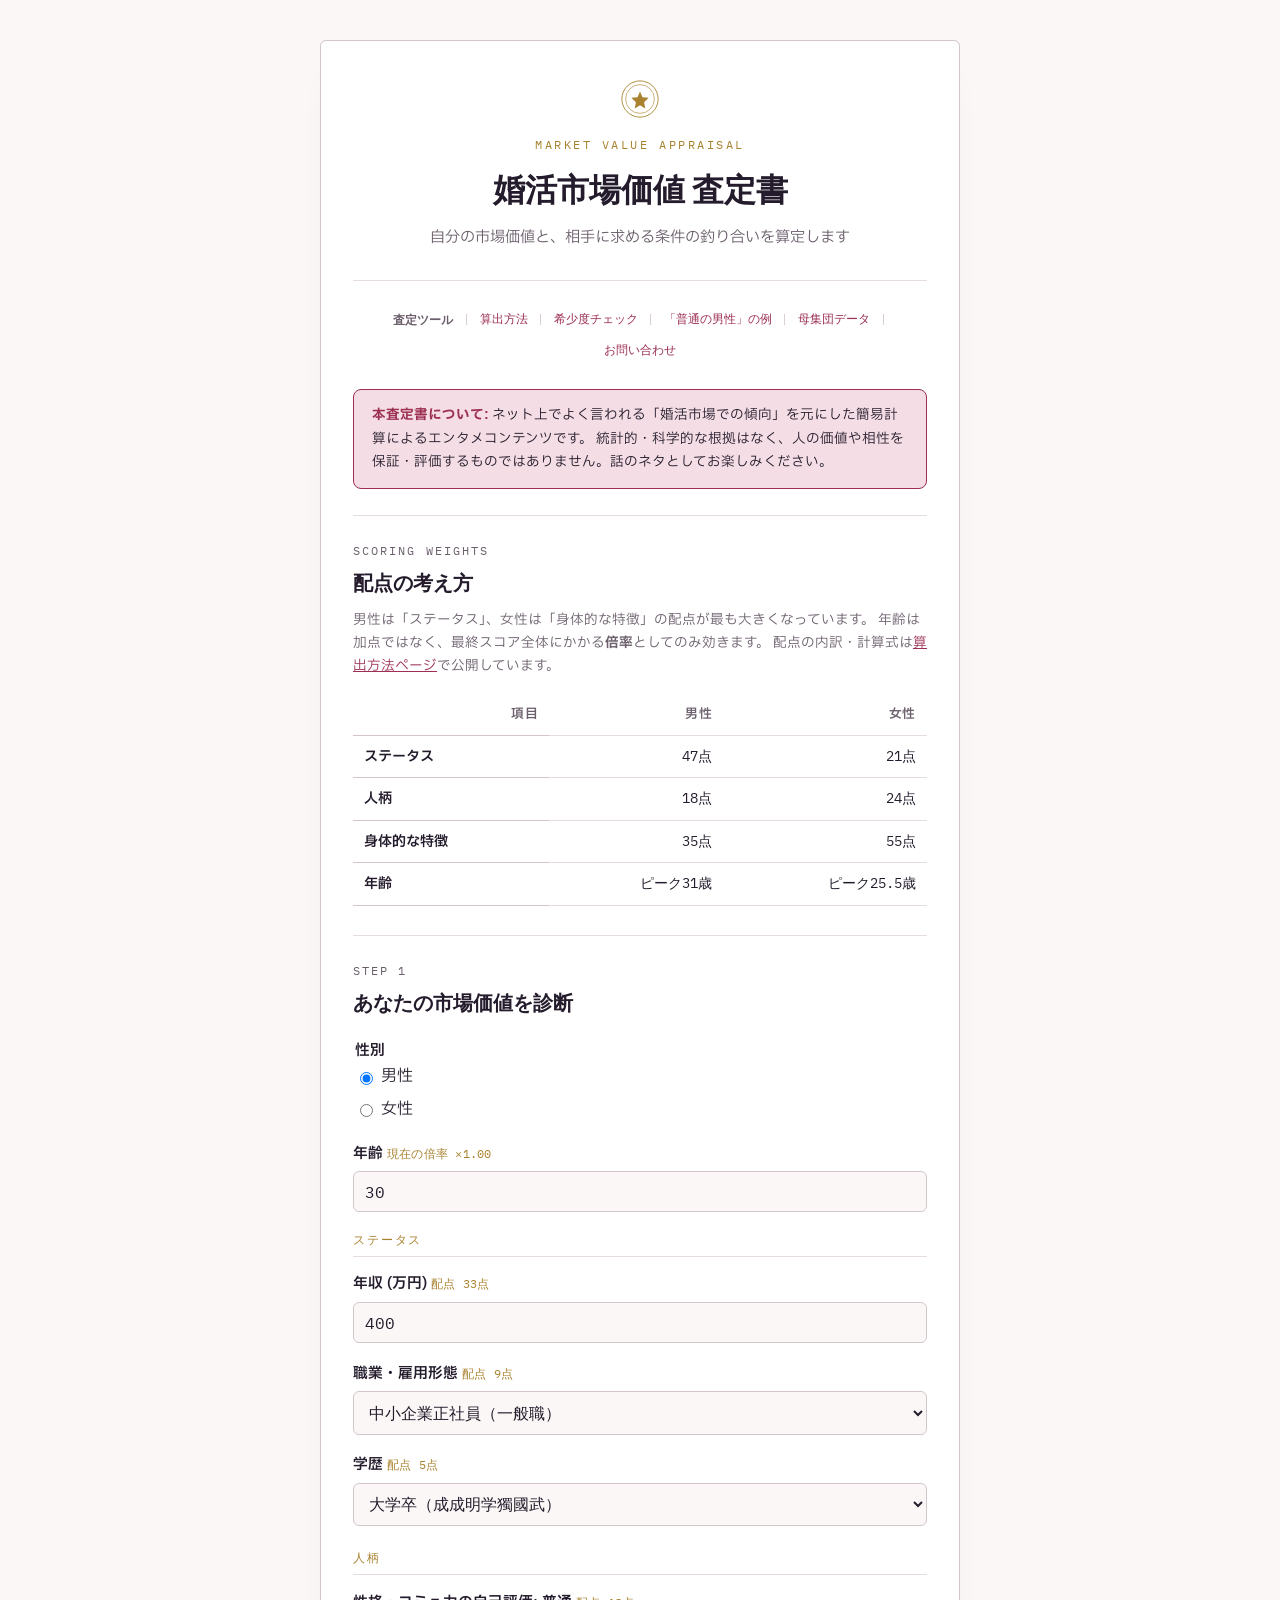
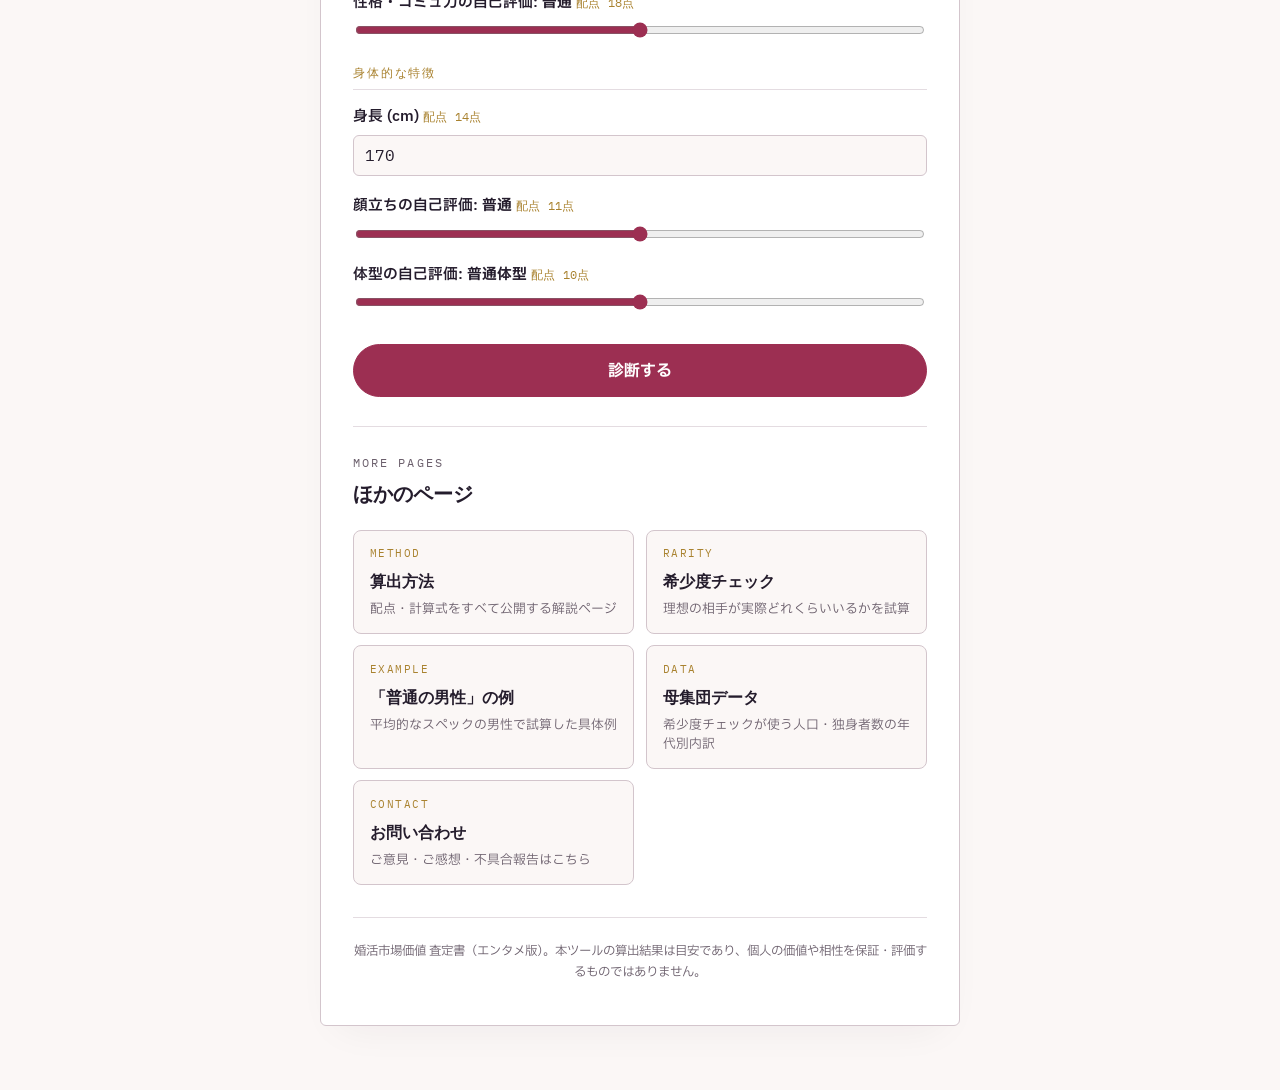
==== commit 914955c9: "母集団の年代別内訳（人口・独身率）を公開する新ページを追加 希少度チェックが使う母集団の総数(約1,250万人/約880万人)がどう積み上がっているか分からないという指摘を受け、年代別(20〜59歳を" ====
--- a/index.html
+++ b/index.html
@@ -33,6 +33,8 @@
     <a href="rarity.html">希少度チェック</a>
     <span class="sep">|</span>
     <a href="example-normal-man.html">「普通の男性」の例</a>
+    <span class="sep">|</span>
+    <a href="population.html">母集団データ</a>
     <span class="sep">|</span>
     <a href="contact.html">お問い合わせ</a>
   </nav>
@@ -128,7 +130,7 @@
 
         <label class="field">
           <span>性格・コミュ力の自己評価: <b id="self-personality-value"></b> <span class="field-weight" id="self-personality-weight"></span></span>
-          <input type="range" id="self-personality" min="1" max="5" value="3">
+          <input type="range" id="self-personality" min="1" max="7" value="4">
         </label>
       </div>
 
@@ -142,12 +144,12 @@
 
         <label class="field">
           <span>顔立ちの自己評価: <b id="self-appearance-value"></b> <span class="field-weight" id="self-appearance-weight"></span></span>
-          <input type="range" id="self-appearance" min="1" max="5" value="3">
+          <input type="range" id="self-appearance" min="1" max="7" value="4">
         </label>
 
         <label class="field">
           <span>体型の自己評価: <b id="self-body-value"></b> <span class="field-weight" id="self-body-weight"></span></span>
-          <input type="range" id="self-body" min="1" max="5" value="3">
+          <input type="range" id="self-body" min="1" max="7" value="4">
         </label>
       </div>
 
@@ -239,7 +241,7 @@
 
         <label class="field">
           <span>希望する性格レベル: <b id="partner-personality-value"></b> <span class="field-weight" id="partner-personality-weight"></span></span>
-          <input type="range" id="partner-personality" min="1" max="5" value="3">
+          <input type="range" id="partner-personality" min="1" max="7" value="4">
         </label>
       </div>
 
@@ -253,12 +255,12 @@
 
         <label class="field">
           <span>希望する顔立ちレベル: <b id="partner-appearance-value"></b> <span class="field-weight" id="partner-appearance-weight"></span></span>
-          <input type="range" id="partner-appearance" min="1" max="5" value="3">
+          <input type="range" id="partner-appearance" min="1" max="7" value="4">
         </label>
 
         <label class="field">
           <span>希望する体型レベル: <b id="partner-body-value"></b> <span class="field-weight" id="partner-body-weight"></span></span>
-          <input type="range" id="partner-body" min="1" max="5" value="3">
+          <input type="range" id="partner-body" min="1" max="7" value="4">
         </label>
       </div>
 
@@ -306,6 +308,11 @@
         <span class="link-card-title">「普通の男性」の例</span>
         <span class="link-card-desc">平均的なスペックの男性で試算した具体例</span>
       </a>
+      <a class="link-card" href="population.html">
+        <span class="link-card-eyebrow">DATA</span>
+        <span class="link-card-title">母集団データ</span>
+        <span class="link-card-desc">希少度チェックが使う人口・独身者数の年代別内訳</span>
+      </a>
       <a class="link-card" href="contact.html">
         <span class="link-card-eyebrow">CONTACT</span>
         <span class="link-card-title">お問い合わせ</span>
--- a/style.css
+++ b/style.css
@@ -227,6 +227,104 @@
   margin: 0.8rem 0;
 }
 
+.formula-detail {
+  margin: 1rem 0;
+  border: 1px solid var(--rule-strong);
+  border-radius: 8px;
+  padding: 0.7rem 1rem;
+  background: var(--paper);
+}
+
+.formula-detail summary {
+  cursor: pointer;
+  font-family: "IBM Plex Mono", monospace;
+  font-size: 0.78rem;
+  color: var(--ink-muted);
+  letter-spacing: 0.02em;
+}
+
+.formula-detail summary:hover {
+  color: var(--accent);
+}
+
+.formula-detail[open] summary {
+  margin-bottom: 0.6rem;
+  color: var(--ink);
+}
+
+.formula-detail .formula-box {
+  margin: 0.6rem 0 0;
+}
+
+.curve-chart {
+  display: block;
+  width: 100%;
+  max-width: 320px;
+  margin: 0.9rem auto 0.3rem;
+}
+
+.curve-chart .axis {
+  stroke: var(--rule-strong);
+  stroke-width: 1;
+}
+
+.curve-chart .curve {
+  fill: none;
+  stroke-width: 2.2;
+  stroke-linecap: round;
+  stroke-linejoin: round;
+}
+
+.curve-chart .curve-male {
+  stroke: var(--accent);
+}
+
+.curve-chart .curve-female {
+  stroke: var(--gold);
+}
+
+.curve-chart .peak-line {
+  stroke-width: 1;
+  stroke-dasharray: 3 3;
+}
+
+.curve-chart .tick-label {
+  font-family: "IBM Plex Mono", monospace;
+  font-size: 7.5px;
+  fill: var(--ink-muted);
+}
+
+.chart-legend {
+  display: flex;
+  gap: 1.2rem;
+  justify-content: center;
+  flex-wrap: wrap;
+  font-size: 0.78rem;
+  color: var(--ink-muted);
+  margin: 0 0 1.1rem;
+}
+
+.chart-legend span {
+  display: inline-flex;
+  align-items: center;
+  gap: 0.35rem;
+}
+
+.chart-legend .dot {
+  width: 0.55rem;
+  height: 0.55rem;
+  border-radius: 999px;
+  display: inline-block;
+}
+
+.chart-legend .dot-male {
+  background: var(--accent);
+}
+
+.chart-legend .dot-female {
+  background: var(--gold);
+}
+
 .weight-table-wrap {
   overflow-x: auto;
 }
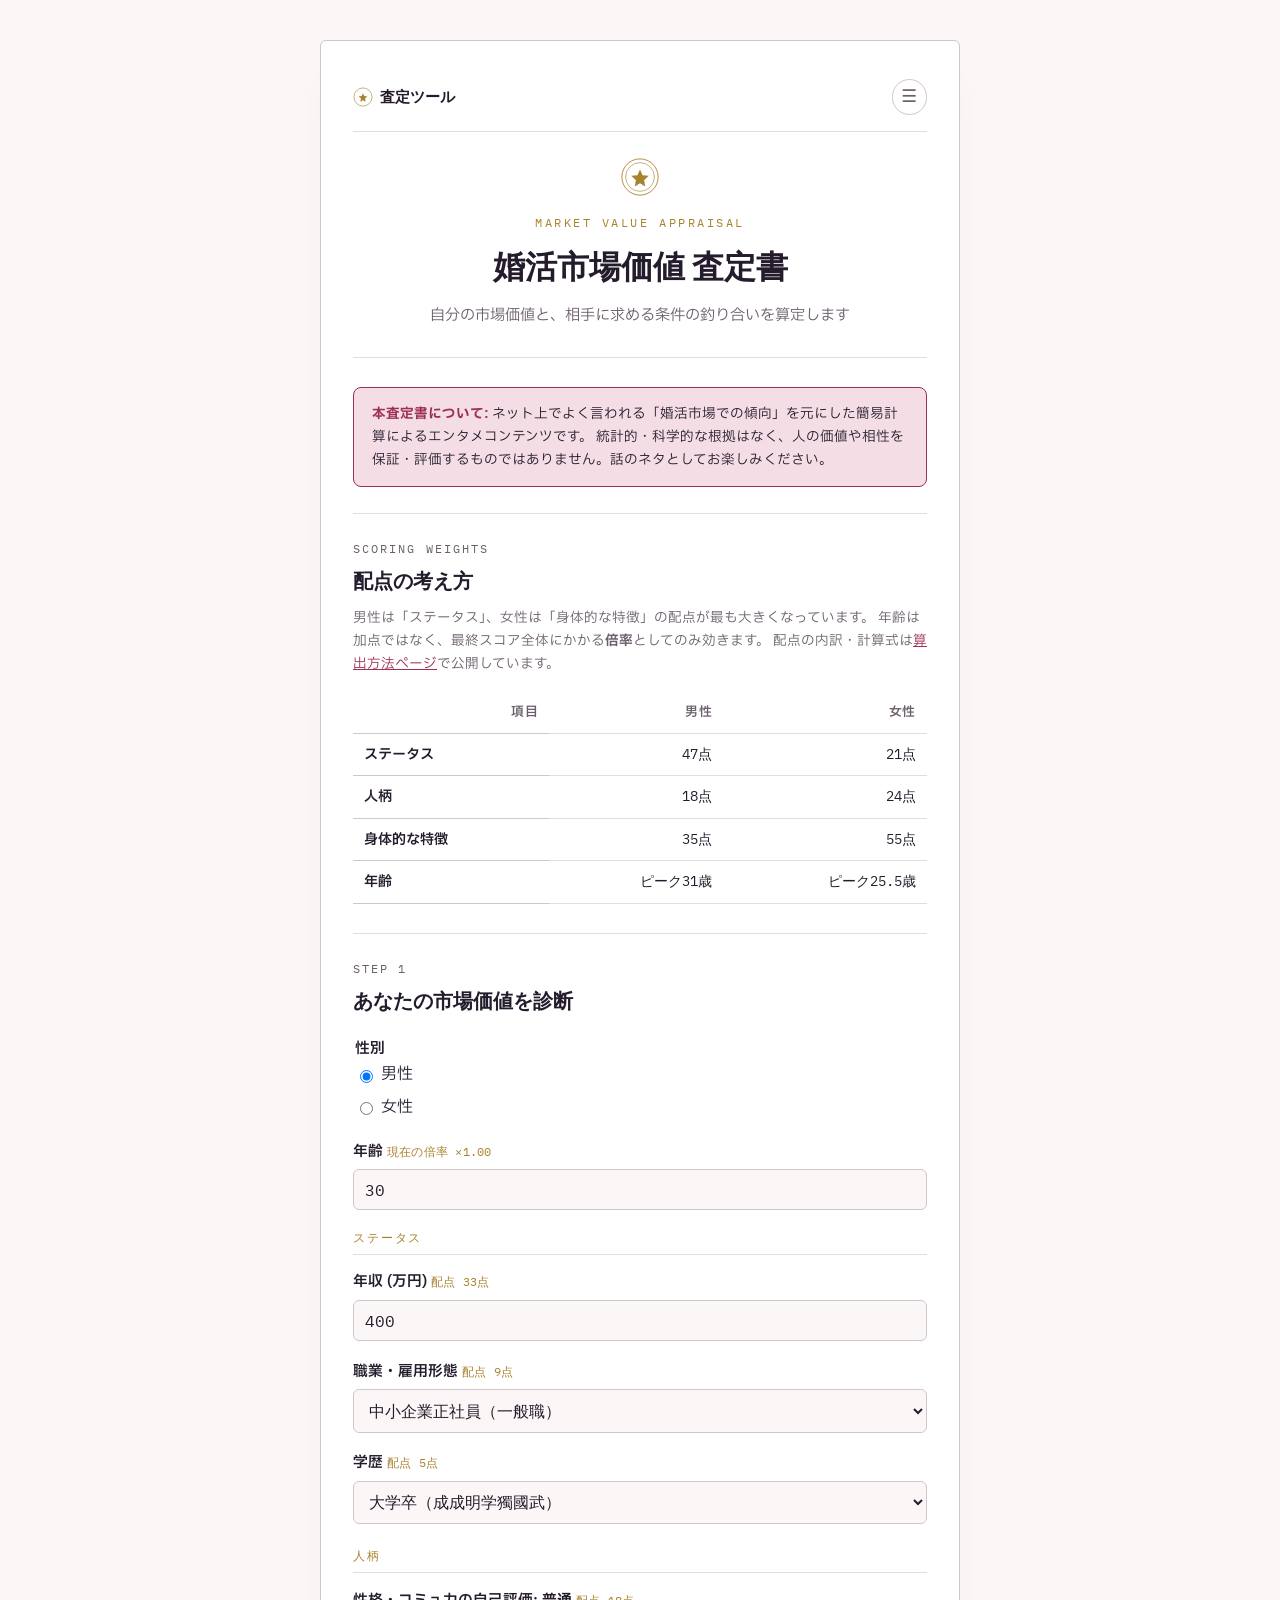
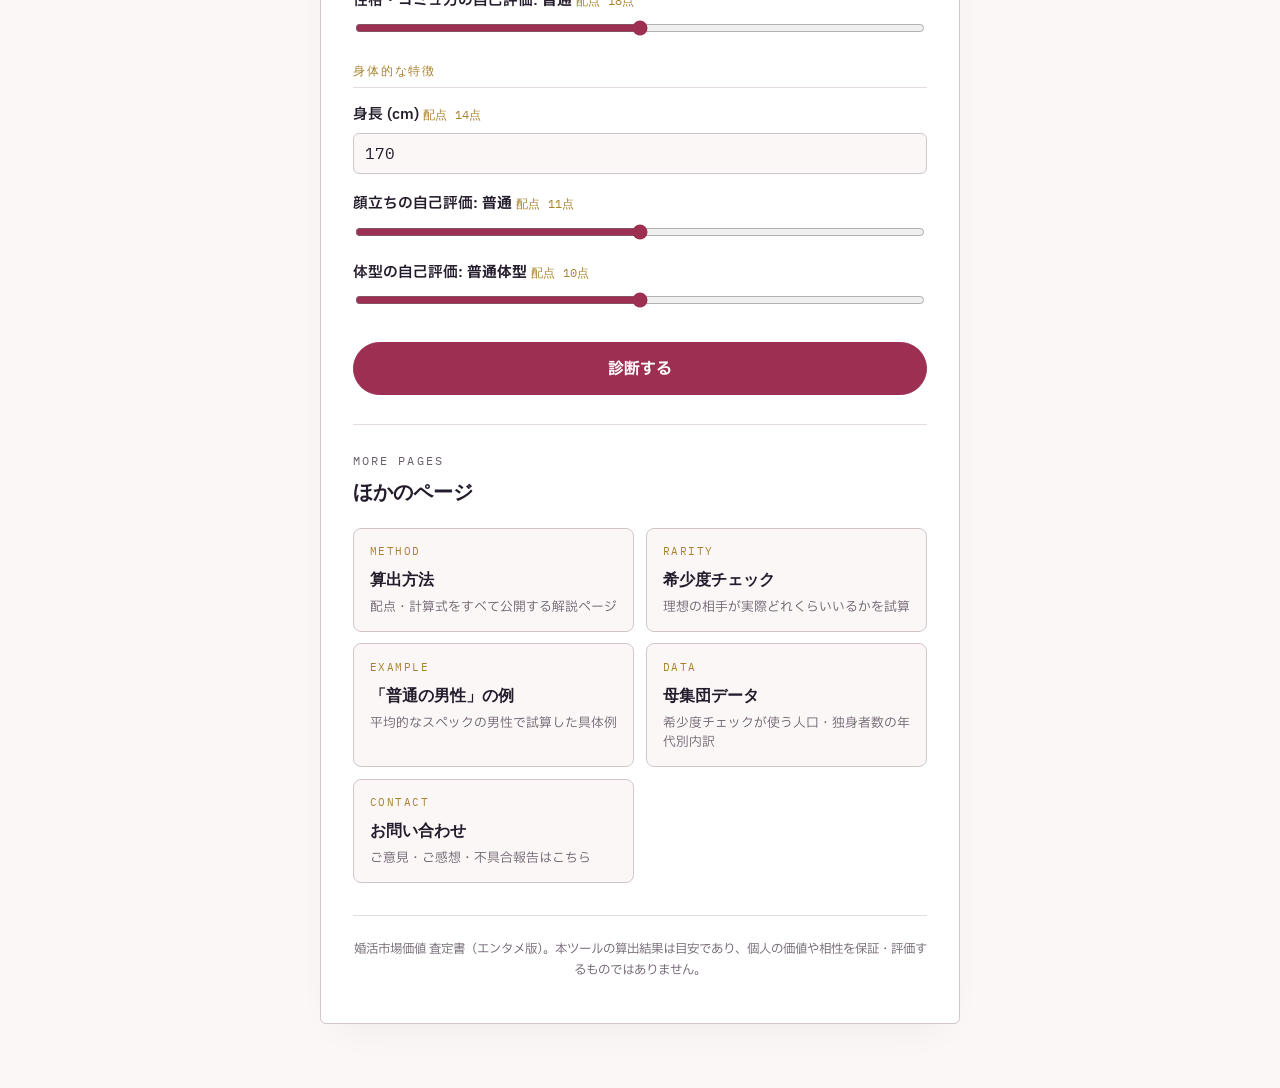
==== commit 2811e8f2: "ナビを抜本的に再設計: 査定ツールをロゴ化し、他ページはハンバーガーメニューに集約 6ページ横並びのフラットなナビは全リンクが同格に見えて分かりにくいという指摘を受け、ヘッダー構成を刷新。  - 査定" ====
--- a/index.html
+++ b/index.html
@@ -4,13 +4,69 @@
 <meta charset="utf-8">
 <meta name="viewport" content="width=device-width, initial-scale=1">
 <title>婚活市場価値 査定書</title>
+<meta name="description" content="年齢・年収・身長・職業・外見・性格を入力するだけで、婚活市場での自分の市場価値スコア（0〜100点、SS〜Eランク）を診断。相手に求める条件との釣り合いも同時にチェックできる無料のエンタメ診断ツールです。">
+<meta name="robots" content="index, follow">
+<link rel="canonical" href="https://kakeru110.github.io/-/">
+<link rel="icon" type="image/svg+xml" href="data:image/svg+xml,%3Csvg xmlns='http://www.w3.org/2000/svg' viewBox='0 0 64 64'%3E%3Ccircle cx='32' cy='32' r='29' fill='none' stroke='%23a9822f' stroke-width='2'/%3E%3Cpath d='M32 20 L36 29 L46 30 L38.5 37 L40.5 47 L32 42 L23.5 47 L25.5 37 L18 30 L28 29 Z' fill='%23a9822f'/%3E%3C/svg%3E">
+<meta property="og:type" content="website">
+<meta property="og:site_name" content="婚活市場価値 査定書">
+<meta property="og:locale" content="ja_JP">
+<meta property="og:title" content="婚活市場価値 査定書">
+<meta property="og:description" content="年齢・年収・身長・職業・外見・性格を入力するだけで、婚活市場での自分の市場価値スコアを診断。相手に求める条件との釣り合いも同時にチェックできる無料のエンタメ診断ツールです。">
+<meta property="og:url" content="https://kakeru110.github.io/-/">
+<meta property="og:image" content="https://kakeru110.github.io/-/og-image.png">
+<meta property="og:image:width" content="1200">
+<meta property="og:image:height" content="630">
+<meta name="twitter:card" content="summary_large_image">
+<meta name="twitter:title" content="婚活市場価値 査定書">
+<meta name="twitter:description" content="年齢・年収・身長・職業・外見・性格を入力するだけで、婚活市場での自分の市場価値スコアを診断できる無料のエンタメ診断ツールです。">
+<meta name="twitter:image" content="https://kakeru110.github.io/-/og-image.png">
 <link rel="preconnect" href="https://fonts.googleapis.com">
 <link rel="preconnect" href="https://fonts.gstatic.com" crossorigin>
 <link href="https://fonts.googleapis.com/css2?family=Fraunces:ital,opsz,wght@0,9..144,400;0,9..144,600;0,9..144,700;1,9..144,500&family=IBM+Plex+Sans+JP:wght@400;500;700&family=IBM+Plex+Mono:wght@400;500&display=swap" rel="stylesheet">
 <link rel="stylesheet" href="style.css">
+<script type="application/ld+json">
+{
+  "@context": "https://schema.org",
+  "@type": "WebApplication",
+  "name": "婚活市場価値 査定書",
+  "url": "https://kakeru110.github.io/-/",
+  "description": "年齢・年収・身長・職業・外見・性格から婚活市場での市場価値スコアを診断し、相手に求める条件との釣り合いをチェックする無料のエンタメ診断ツール。",
+  "applicationCategory": "LifestyleApplication",
+  "operatingSystem": "Any",
+  "inLanguage": "ja",
+  "offers": {
+    "@type": "Offer",
+    "price": "0",
+    "priceCurrency": "JPY"
+  }
+}
+</script>
 </head>
 <body>
 <div class="sheet">
+
+  <div class="topbar">
+    <a class="topbar-logo" href="index.html">
+      <svg viewBox="0 0 64 64" width="20" height="20" aria-hidden="true">
+        <circle cx="32" cy="32" r="29" fill="none" stroke="currentColor" stroke-width="2"/>
+        <path d="M32 20 L36 29 L46 30 L38.5 37 L40.5 47 L32 42 L23.5 47 L25.5 37 L18 30 L28 29 Z" fill="currentColor"/>
+      </svg>
+      査定ツール
+    </a>
+    <details class="topbar-menu">
+      <summary aria-label="メニューを開く">☰</summary>
+      <nav class="topbar-menu-panel">
+        <a href="rarity.html">希少度チェック</a>
+        <p class="topbar-menu-group-label">解説・データ</p>
+        <a href="method.html">算出方法</a>
+        <a href="example-normal-man.html">「普通の男性」の例</a>
+        <a href="population.html">母集団データ</a>
+        <hr class="topbar-menu-sep">
+        <a href="contact.html">お問い合わせ</a>
+      </nav>
+    </details>
+  </div>
 
   <header class="masthead">
     <div class="seal-mark" aria-hidden="true">
@@ -24,20 +80,6 @@
     <h1>婚活市場価値 査定書</h1>
     <p class="subtitle">自分の市場価値と、相手に求める条件の釣り合いを算定します</p>
   </header>
-
-  <nav class="site-nav">
-    <span class="current">査定ツール</span>
-    <span class="sep">|</span>
-    <a href="method.html">算出方法</a>
-    <span class="sep">|</span>
-    <a href="rarity.html">希少度チェック</a>
-    <span class="sep">|</span>
-    <a href="example-normal-man.html">「普通の男性」の例</a>
-    <span class="sep">|</span>
-    <a href="population.html">母集団データ</a>
-    <span class="sep">|</span>
-    <a href="contact.html">お問い合わせ</a>
-  </nav>
 
   <section class="disclaimer">
     <strong>本査定書について:</strong>
@@ -326,6 +368,7 @@
   </footer>
 
 </div>
+<script src="nav.js" defer></script>
 <script src="app.js"></script>
 </body>
 </html>
--- a/style.css
+++ b/style.css
@@ -127,33 +127,122 @@
   font-size: 0.95rem;
 }
 
-.site-nav {
-  display: flex;
+.topbar {
+  display: flex;
+  align-items: center;
+  justify-content: space-between;
+  padding-bottom: 1rem;
+  margin-bottom: 1.6rem;
+  border-bottom: 1px solid var(--rule);
+}
+
+.topbar-logo {
+  display: inline-flex;
+  align-items: center;
+  gap: 0.45rem;
+  color: var(--ink);
+  text-decoration: none;
+  font-family: "Fraunces", Georgia, serif;
+  font-weight: 600;
+  font-size: 0.95rem;
+}
+
+.topbar-logo:hover {
+  color: var(--accent);
+}
+
+.topbar-logo svg {
+  color: var(--gold);
+  flex-shrink: 0;
+}
+
+.topbar-menu {
+  position: relative;
+}
+
+.topbar-menu summary {
+  list-style: none;
+  cursor: pointer;
+  display: inline-flex;
+  align-items: center;
   justify-content: center;
-  align-items: center;
-  gap: 0.6rem;
-  flex-wrap: wrap;
-  margin: 0 0 1.8rem;
-  font-family: "IBM Plex Mono", monospace;
-  font-size: 0.76rem;
-}
-
-.site-nav a {
-  color: var(--accent);
+  width: 2.2rem;
+  height: 2.2rem;
+  border-radius: 999px;
+  border: 1px solid var(--rule-strong);
+  color: var(--ink-muted);
+  font-size: 1.1rem;
+  transition: background 0.15s ease, color 0.15s ease, border-color 0.15s ease;
+}
+
+.topbar-menu summary::-webkit-details-marker {
+  display: none;
+}
+
+.topbar-menu summary:hover,
+.topbar-menu[open] summary {
+  background: var(--paper);
+  color: var(--accent);
+  border-color: var(--accent);
+}
+
+@media (prefers-reduced-motion: reduce) {
+  .topbar-menu summary {
+    transition: none;
+  }
+}
+
+.topbar-menu-panel {
+  position: absolute;
+  top: calc(100% + 0.5rem);
+  right: 0;
+  min-width: 210px;
+  background: var(--surface);
+  border: 1px solid var(--rule-strong);
+  border-radius: 10px;
+  box-shadow: 0 12px 28px -12px var(--shadow);
+  padding: 0.5rem;
+  z-index: 20;
+}
+
+.topbar-menu-panel a {
+  display: block;
+  padding: 0.5rem 0.7rem;
+  border-radius: 6px;
+  color: var(--ink);
   text-decoration: none;
-}
-
-.site-nav a:hover {
-  text-decoration: underline;
-}
-
-.site-nav .current {
-  color: var(--ink-muted);
-  font-weight: 600;
-}
-
-.site-nav .sep {
-  color: var(--rule-strong);
+  font-size: 0.9rem;
+}
+
+.topbar-menu-panel a:hover {
+  background: var(--paper);
+  color: var(--accent);
+}
+
+.topbar-menu-panel a.current {
+  color: var(--accent);
+  font-weight: 600;
+  background: var(--accent-soft);
+  pointer-events: none;
+}
+
+.topbar-menu-group-label {
+  margin: 0.6rem 0.7rem 0.2rem;
+  font-family: "IBM Plex Mono", monospace;
+  font-size: 0.66rem;
+  letter-spacing: 0.1em;
+  color: var(--ink-muted);
+  text-transform: uppercase;
+}
+
+.topbar-menu-panel .topbar-menu-group-label:first-child {
+  margin-top: 0.2rem;
+}
+
+.topbar-menu-sep {
+  margin: 0.4rem 0.3rem;
+  border: none;
+  border-top: 1px solid var(--rule);
 }
 
 /* --------------------------- Disclaimer ---------------------------- */
@@ -289,6 +378,45 @@
 }
 
 .curve-chart .tick-label {
+  font-family: "IBM Plex Mono", monospace;
+  font-size: 7.5px;
+  fill: var(--ink-muted);
+}
+
+.pop-chart {
+  display: block;
+  width: 100%;
+  max-width: 420px;
+  margin: 0.9rem auto 0.3rem;
+}
+
+.pop-chart .axis {
+  stroke: var(--rule-strong);
+  stroke-width: 1;
+}
+
+.pop-chart .gridline {
+  stroke: var(--rule);
+  stroke-width: 1;
+}
+
+.pop-chart .bar-total-male {
+  fill: var(--accent-soft);
+}
+
+.pop-chart .bar-unmarried-male {
+  fill: var(--accent);
+}
+
+.pop-chart .bar-total-female {
+  fill: var(--gold-soft);
+}
+
+.pop-chart .bar-unmarried-female {
+  fill: var(--gold);
+}
+
+.pop-chart .tick-label {
   font-family: "IBM Plex Mono", monospace;
   font-size: 7.5px;
   fill: var(--ink-muted);
